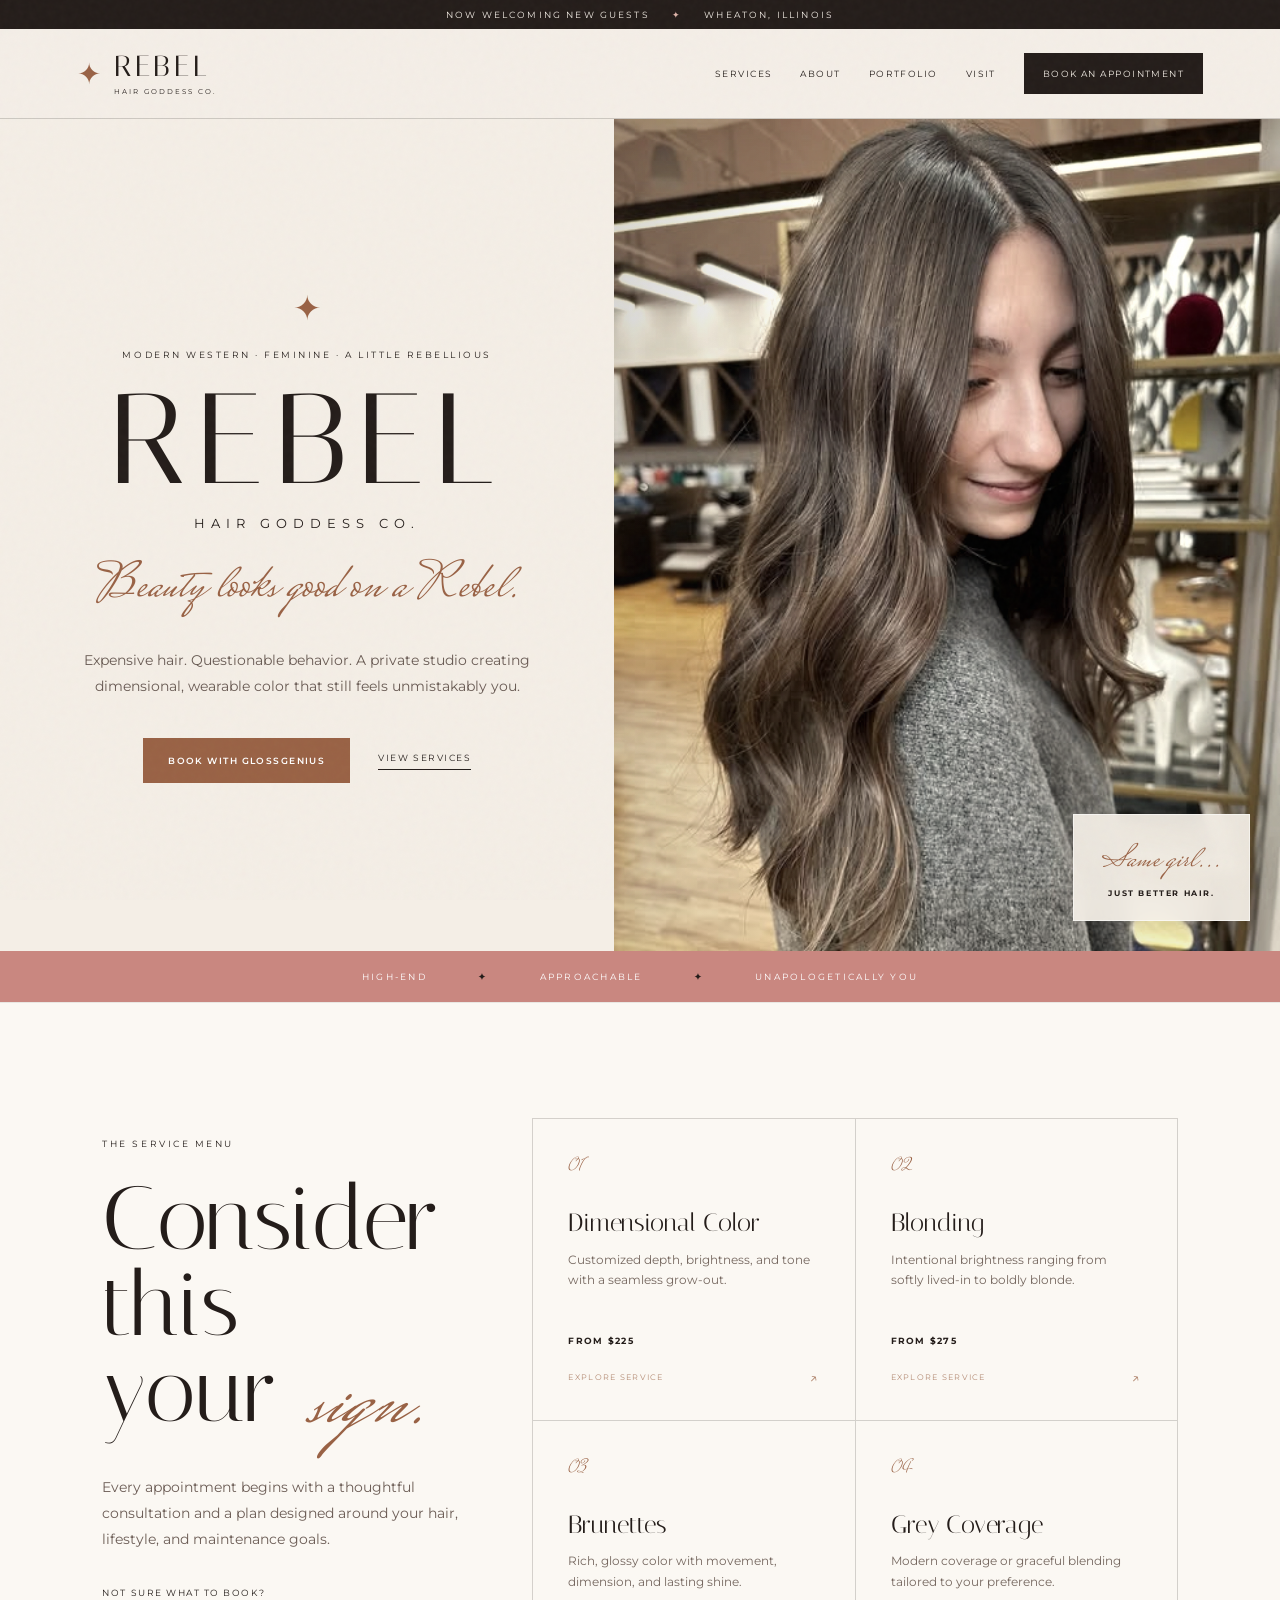
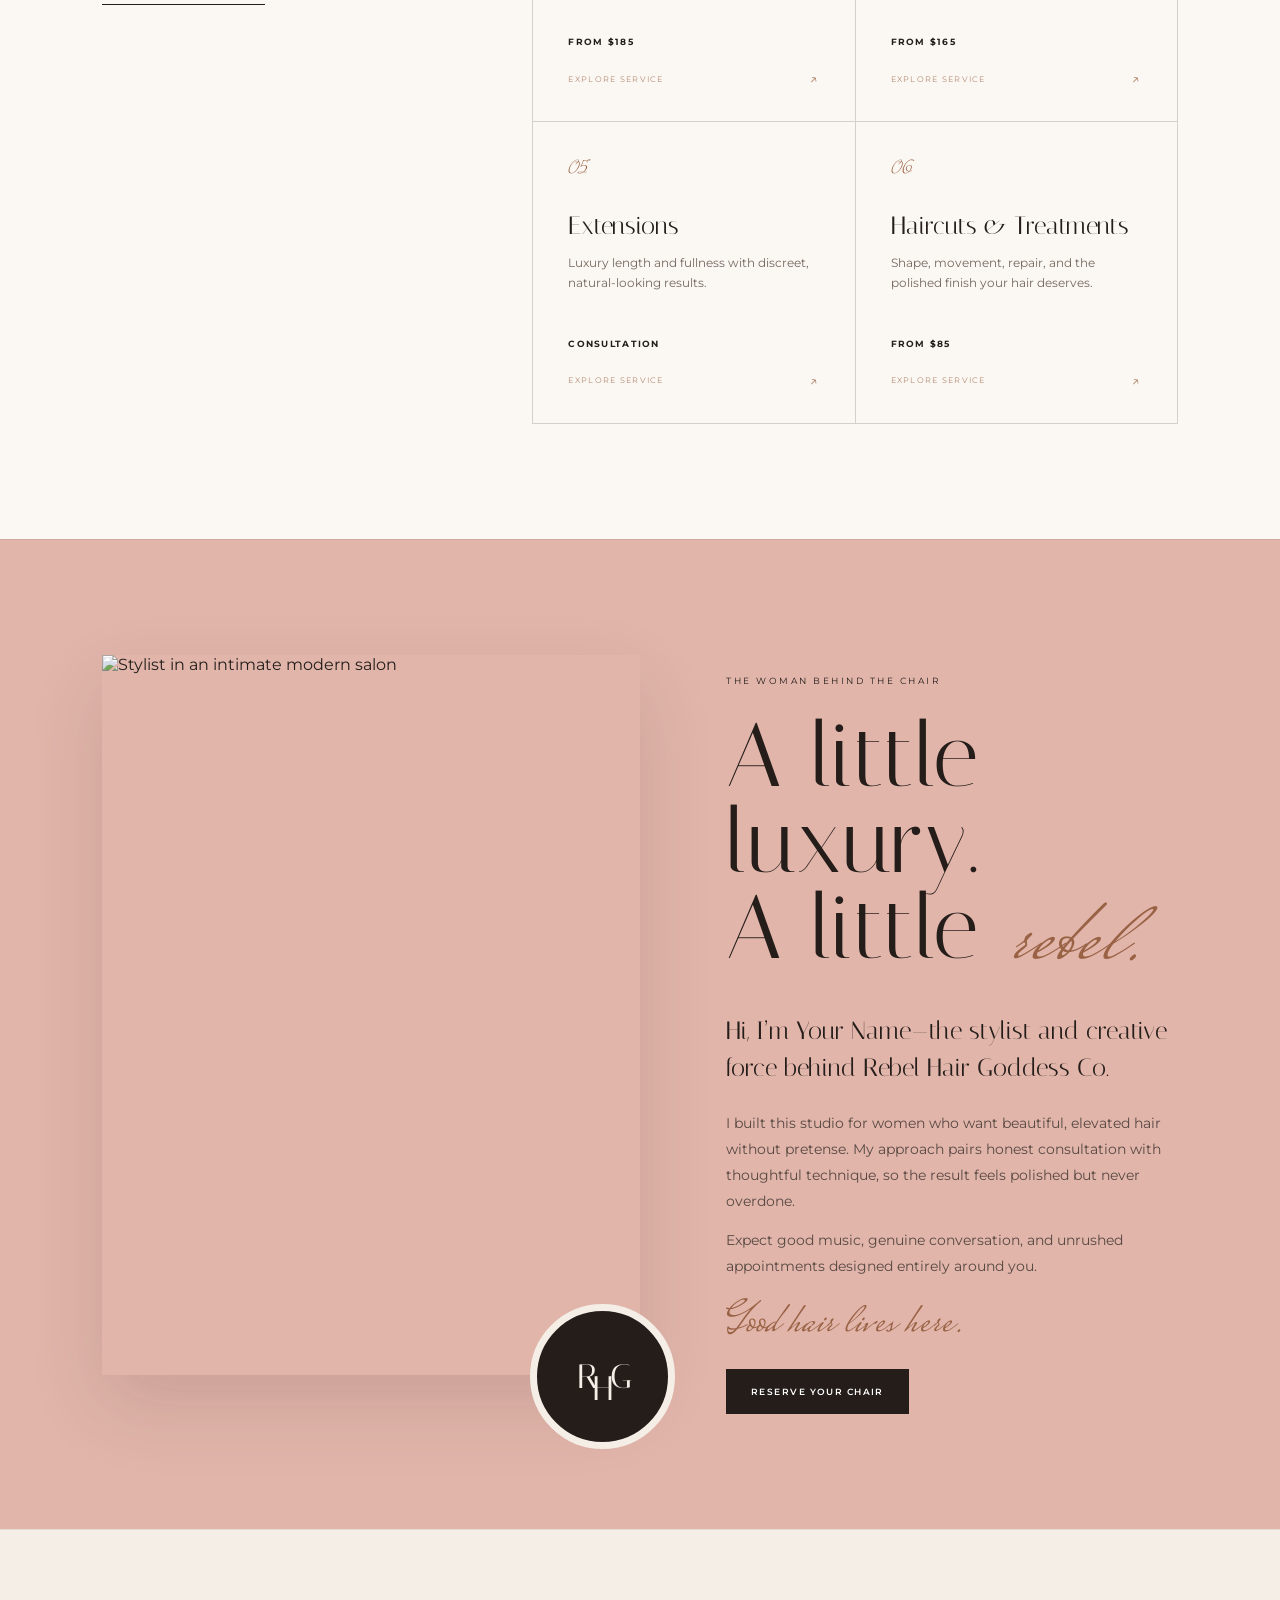
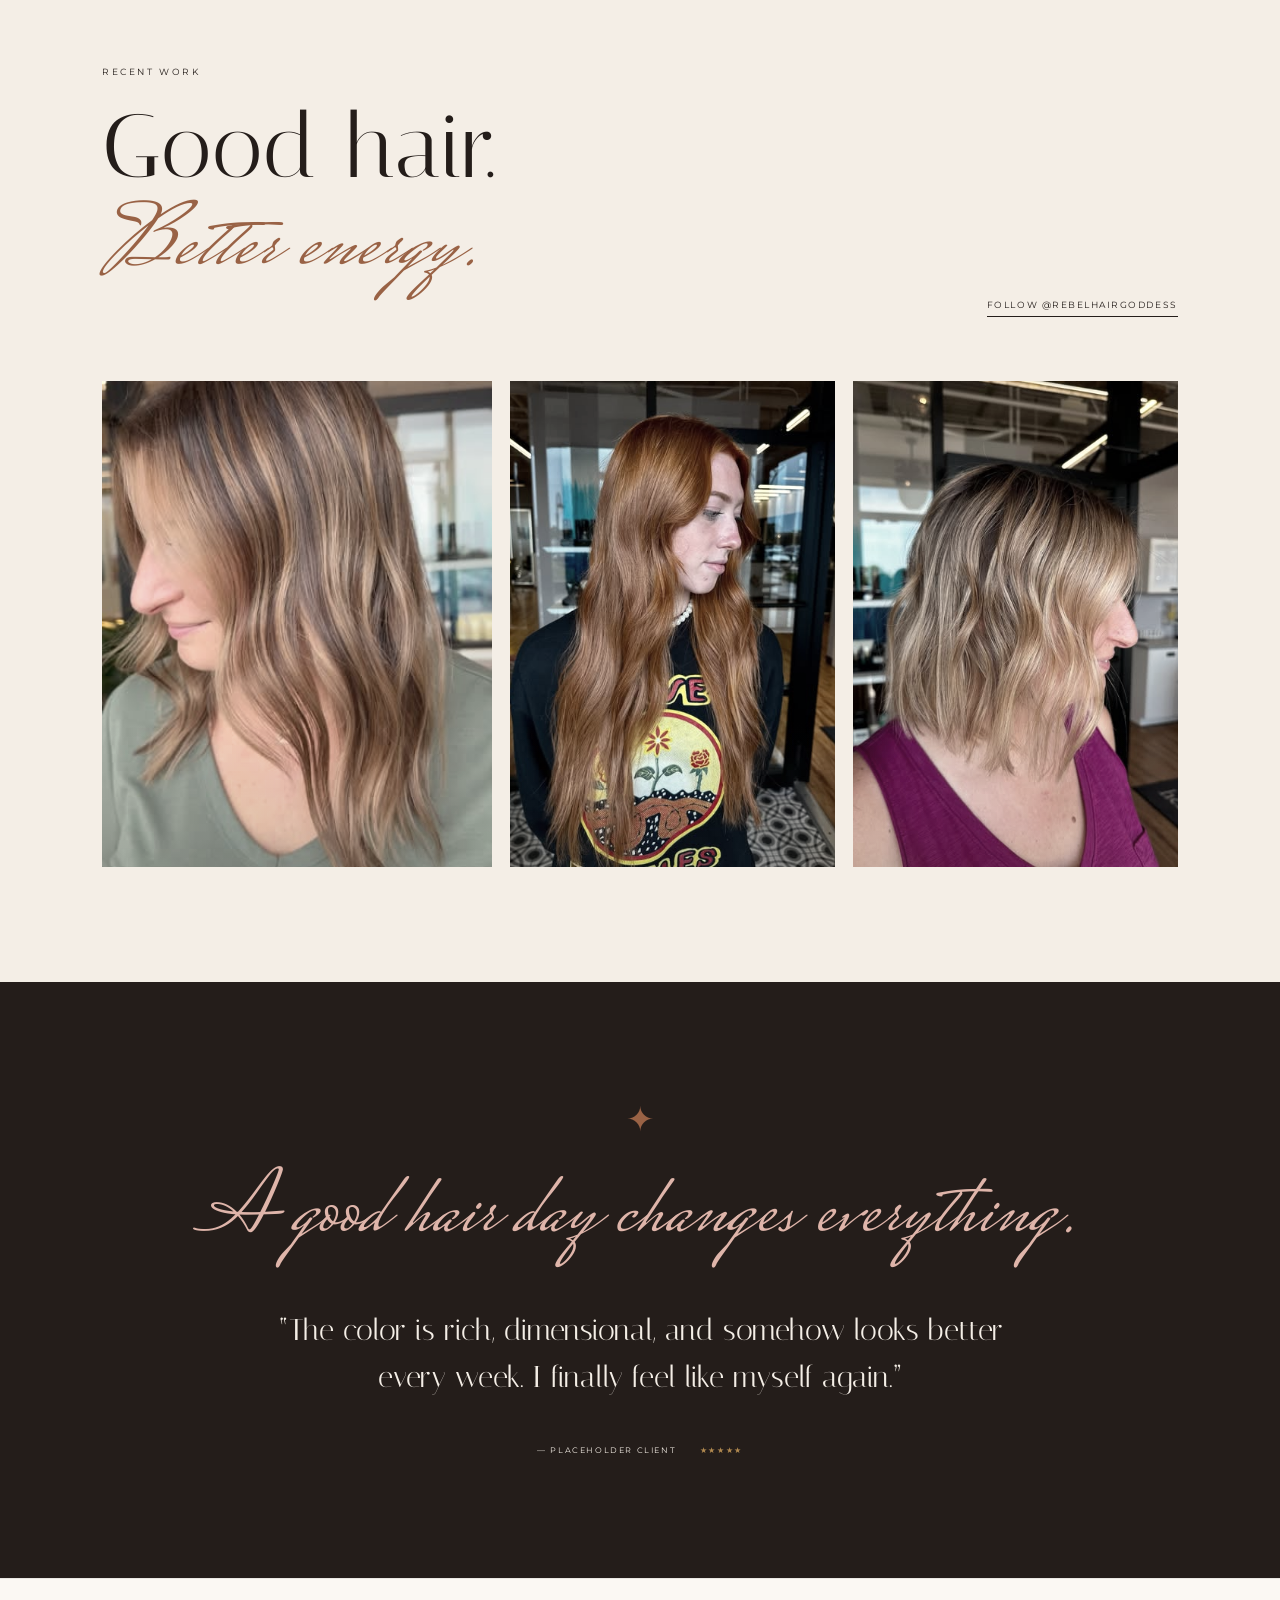
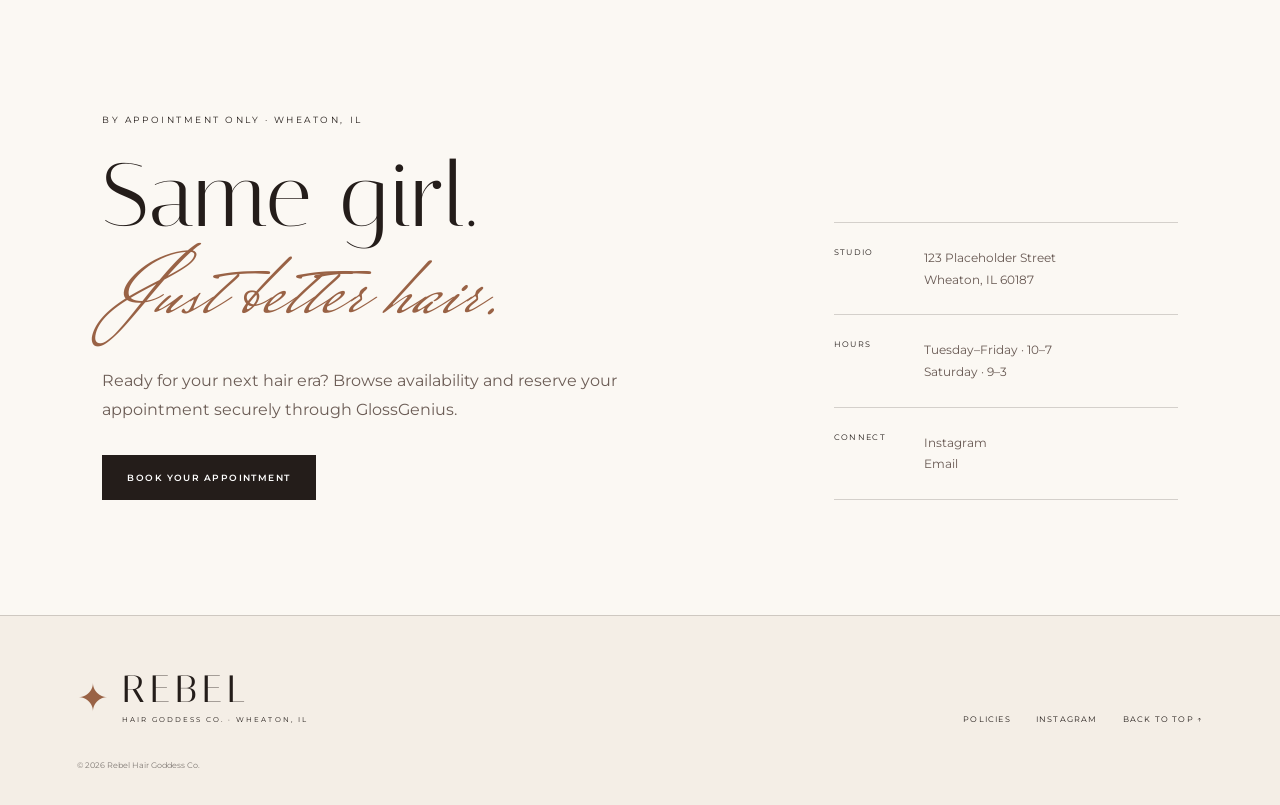
==== index.html @ c7a84e7c "Balance Instagram portfolio image selection" ====
<!DOCTYPE html>
<html lang="en">
<head>
  <meta charset="UTF-8">
  <meta name="viewport" content="width=device-width, initial-scale=1.0">
  <title>Rebel Hair Goddess Co. | Wheaton, IL</title>
  <meta name="description" content="Modern Western hair artistry in Wheaton, Illinois. Dimensional color, blonding, brunettes, grey coverage, extensions, haircuts and luxury treatments.">
  <meta name="theme-color" content="#f4eee6">
  <meta property="og:title" content="Rebel Hair Goddess Co.">
  <meta property="og:description" content="Beauty looks good on a rebel.">
  <meta property="og:type" content="website">
  <link rel="icon" type="image/svg+xml" href="favicon.svg">
  <link rel="preconnect" href="https://fonts.googleapis.com">
  <link rel="preconnect" href="https://fonts.gstatic.com" crossorigin>
  <link href="https://fonts.googleapis.com/css2?family=Italiana&family=Montserrat:wght@400;500;600&family=Mrs+Saint+Delafield&display=swap" rel="stylesheet">
  <link rel="stylesheet" href="styles.css">
</head>
<body id="top">
  <a class="skip-link" href="#main-content">Skip to content</a>
  <div class="grain" aria-hidden="true"></div>
  <div class="announcement">Now welcoming new guests <span>✦</span> Wheaton, Illinois</div>

  <header class="site-header">
    <a class="brand" href="#top" aria-label="Rebel Hair Goddess home">
      <span class="brand-star">✦</span>
      <span><strong>REBEL</strong><small>HAIR GODDESS CO.</small></span>
    </a>
    <button class="menu-toggle" type="button" aria-expanded="false" aria-controls="site-nav">
      <span></span><span></span><span class="sr-only">Open menu</span>
    </button>
    <nav id="site-nav" class="site-nav" aria-label="Main navigation">
      <a href="#services">Services</a>
      <a href="#about">About</a>
      <a href="#work">Portfolio</a>
      <a href="#contact">Visit</a>
      <a class="nav-book" data-booking-link href="https://www.glossgenius.com/" target="_blank" rel="noopener">Book an appointment</a>
    </nav>
  </header>

  <main id="main-content">
    <section class="hero">
      <div class="hero-copy">
        <span class="star-mark" aria-hidden="true">✦</span>
        <p class="eyebrow">Modern Western · Feminine · A Little Rebellious</p>
        <h1>REBEL</h1>
        <p class="subhead">Hair Goddess Co.</p>
        <p class="script">Beauty looks good on a Rebel.</p>
        <p class="hero-intro">Expensive hair. Questionable behavior. A private studio creating dimensional, wearable color that still feels unmistakably you.</p>
        <div class="hero-actions">
          <a class="button" data-booking-link href="https://www.glossgenius.com/" target="_blank" rel="noopener">Book with GlossGenius</a>
          <a class="text-link" href="#services">View services</a>
        </div>
      </div>
      <div class="hero-visual">
        <img src="images/instagram-hero-brunette.svg" alt="Dimensional brunette color by Rebel Hair Goddess" fetchpriority="high" decoding="async">
        <div class="image-card">
          <span>Same girl...</span>
          <strong>just better hair.</strong>
        </div>
      </div>
    </section>

    <section class="signature-strip" aria-label="Brand promise">
      <span>High-end</span><b>✦</b><span>Approachable</span><b>✦</b><span>Unapologetically you</span>
    </section>

    <section id="services" class="services section reveal">
      <div class="section-intro">
        <p class="eyebrow">The service menu</p>
        <h2>Consider this<br>your <em>sign.</em></h2>
        <p>Every appointment begins with a thoughtful consultation and a plan designed around your hair, lifestyle, and maintenance goals.</p>
        <a class="text-link" data-booking-link href="https://www.glossgenius.com/" target="_blank" rel="noopener">Not sure what to book?</a>
      </div>
      <div class="service-grid">
        <article><span>01</span><h3>Dimensional Color</h3><p>Customized depth, brightness, and tone with a seamless grow-out.</p><strong>From $225</strong><a class="service-link" data-booking-link href="https://www.glossgenius.com/" target="_blank" rel="noopener" aria-label="Book dimensional color">Explore service <b>↗</b></a></article>
        <article><span>02</span><h3>Blonding</h3><p>Intentional brightness ranging from softly lived-in to boldly blonde.</p><strong>From $275</strong><a class="service-link" data-booking-link href="https://www.glossgenius.com/" target="_blank" rel="noopener" aria-label="Book blonding">Explore service <b>↗</b></a></article>
        <article><span>03</span><h3>Brunettes</h3><p>Rich, glossy color with movement, dimension, and lasting shine.</p><strong>From $185</strong><a class="service-link" data-booking-link href="https://www.glossgenius.com/" target="_blank" rel="noopener" aria-label="Book brunette color">Explore service <b>↗</b></a></article>
        <article><span>04</span><h3>Grey Coverage</h3><p>Modern coverage or graceful blending tailored to your preference.</p><strong>From $165</strong><a class="service-link" data-booking-link href="https://www.glossgenius.com/" target="_blank" rel="noopener" aria-label="Book grey coverage">Explore service <b>↗</b></a></article>
        <article><span>05</span><h3>Extensions</h3><p>Luxury length and fullness with discreet, natural-looking results.</p><strong>Consultation</strong><a class="service-link" data-booking-link href="https://www.glossgenius.com/" target="_blank" rel="noopener" aria-label="Book an extensions consultation">Explore service <b>↗</b></a></article>
        <article><span>06</span><h3>Haircuts & Treatments</h3><p>Shape, movement, repair, and the polished finish your hair deserves.</p><strong>From $85</strong><a class="service-link" data-booking-link href="https://www.glossgenius.com/" target="_blank" rel="noopener" aria-label="Book a haircut or treatment">Explore service <b>↗</b></a></article>
      </div>
    </section>

    <section id="about" class="about section reveal">
      <div class="about-image">
        <img src="https://images.unsplash.com/photo-1560066984-138dadb4c035?auto=format&fit=crop&w=1300&q=88" alt="Stylist in an intimate modern salon" loading="lazy" decoding="async">
        <div class="monogram"><span>R</span><b>H</b><span>G</span></div>
      </div>
      <div class="about-copy">
        <p class="eyebrow">The woman behind the chair</p>
        <h2>A little luxury.<br>A little <em>rebel.</em></h2>
        <p class="lead">Hi, I’m Your Name—the stylist and creative force behind Rebel Hair Goddess Co.</p>
        <p>I built this studio for women who want beautiful, elevated hair without pretense. My approach pairs honest consultation with thoughtful technique, so the result feels polished but never overdone.</p>
        <p>Expect good music, genuine conversation, and unrushed appointments designed entirely around you.</p>
        <p class="script small-script">Good hair lives here.</p>
        <a class="button dark" data-booking-link href="https://www.glossgenius.com/" target="_blank" rel="noopener">Reserve your chair</a>
      </div>
    </section>

    <section id="work" class="work section reveal">
      <div class="work-heading">
        <div><p class="eyebrow">Recent work</p><h2>Good hair.<br><em>Better energy.</em></h2></div>
        <a class="text-link" href="https://www.instagram.com/rebelhairgoddess/" target="_blank" rel="noopener" aria-label="Visit Rebel Hair Goddess on Instagram">Follow @rebelhairgoddess</a>
      </div>
      <div class="gallery">
        <figure class="portrait"><img src="images/instagram-blonde.svg" alt="Soft dimensional blonde color by Rebel Hair Goddess" loading="lazy" decoding="async"></figure>
        <figure><img src="images/instagram-copper.svg" alt="Glossy copper color by Rebel Hair Goddess" loading="lazy" decoding="async"></figure>
        <figure><img src="images/instagram-blonde-bob.svg" alt="Dimensional blonde bob by Rebel Hair Goddess" loading="lazy" decoding="async"></figure>
      </div>
    </section>

    <section class="testimonial section reveal">
      <span class="star-mark">✦</span>
      <p class="script">A good hair day changes everything.</p>
      <blockquote>“The color is rich, dimensional, and somehow looks better every week. I finally feel like myself again.”</blockquote>
      <p class="client">— Placeholder client <span>★★★★★</span></p>
    </section>

    <section id="contact" class="contact section reveal">
      <div>
        <p class="eyebrow">By appointment only · Wheaton, IL</p>
        <h2>Same girl.<br><em>Just better hair.</em></h2>
        <p>Ready for your next hair era? Browse availability and reserve your appointment securely through GlossGenius.</p>
        <a class="button dark" data-booking-link href="https://www.glossgenius.com/" target="_blank" rel="noopener">Book your appointment</a>
      </div>
      <aside>
        <div><small>Studio</small><p>123 Placeholder Street<br>Wheaton, IL 60187</p></div>
        <div><small>Hours</small><p>Tuesday–Friday · 10–7<br>Saturday · 9–3</p></div>
        <div><small>Connect</small><p><a href="https://www.instagram.com/rebelhairgoddess/" target="_blank" rel="noopener">Instagram</a><br><a href="mailto:hello@rebelhairgoddess.com">Email</a></p></div>
      </aside>
    </section>
  </main>

  <footer>
    <a class="brand footer-brand" href="#top"><span class="brand-star">✦</span><span><strong>REBEL</strong><small>HAIR GODDESS CO. · WHEATON, IL</small></span></a>
    <div><a href="#">Policies</a><a href="https://www.instagram.com/rebelhairgoddess/" target="_blank" rel="noopener">Instagram</a><a href="#top">Back to top ↑</a></div>
    <small>© <span id="year"></span> Rebel Hair Goddess Co.</small>
  </footer>

  <div class="mobile-book"><a data-booking-link href="https://www.glossgenius.com/" target="_blank" rel="noopener">Book an appointment</a></div>
  <script src="script.js"></script>
</body>
</html>
---- styles.css ----
:root{--ivory:#f4eee6;--cream:#fbf8f3;--pink:#c98780;--blush:#dfb5aa;--terra:#a86b5a;--cognac:#996245;--espresso:#241d1a;--brass:#b28a50;--line:rgba(36,29,26,.18);--serif:"Italiana",Georgia,serif;--sans:"Montserrat",Arial,sans-serif;--script:"Mrs Saint Delafield",cursive}
*{box-sizing:border-box}html{scroll-behavior:smooth}body{margin:0;background:var(--cream);color:var(--espresso);font-family:var(--sans);overflow-x:hidden}body.menu-open{overflow:hidden}img{display:block;width:100%;object-fit:cover}a{color:inherit;text-decoration:none}button{font:inherit}.sr-only{position:absolute;width:1px;height:1px;padding:0;margin:-1px;overflow:hidden;clip:rect(0,0,0,0);white-space:nowrap;border:0}.grain{position:fixed;inset:0;z-index:20;pointer-events:none;opacity:.028;background-image:url("data:image/svg+xml,%3Csvg viewBox='0 0 180 180' xmlns='http://www.w3.org/2000/svg'%3E%3Cfilter id='n'%3E%3CfeTurbulence type='fractalNoise' baseFrequency='.8' numOctaves='3' stitchTiles='stitch'/%3E%3C/filter%3E%3Crect width='100%25' height='100%25' filter='url(%23n)'/%3E%3C/svg%3E")}
.announcement{padding:9px 20px;background:var(--espresso);color:var(--ivory);text-align:center;text-transform:uppercase;letter-spacing:.24em;font-size:9px}.announcement span{padding:0 18px;color:var(--blush)}
.site-header{height:90px;padding:0 6vw;display:flex;align-items:center;justify-content:space-between;position:sticky;top:0;z-index:15;background:rgba(244,238,230,.95);border-bottom:1px solid var(--line);backdrop-filter:blur(14px)}.brand{display:flex;align-items:center;gap:13px}.brand-star{font-size:29px;color:var(--cognac)}.brand span:last-child{display:flex;flex-direction:column}.brand strong{font:400 29px/1 var(--serif);letter-spacing:.13em}.brand small{margin-top:6px;font-size:7px;letter-spacing:.29em}.site-nav{display:flex;align-items:center;gap:28px;text-transform:uppercase;letter-spacing:.16em;font-size:9px}.site-nav>a:not(.nav-book){padding:10px 0;border-bottom:1px solid transparent}.site-nav>a:hover{border-color:var(--espresso)}.nav-book{padding:15px 19px;background:var(--espresso);color:var(--ivory)}.menu-toggle{display:none;border:0;background:none;width:42px;height:42px}
.hero{min-height:calc(100vh - 122px);display:grid;grid-template-columns:48% 52%;background:var(--ivory)}.hero-copy{padding:8vw 6vw;align-self:center;text-align:center}.star-mark{display:block;color:var(--cognac);font-size:34px}.eyebrow{margin:18px 0;text-transform:uppercase;letter-spacing:.28em;font-size:9px;line-height:1.8}.hero h1{font:400 clamp(80px,10vw,165px)/.82 var(--serif);letter-spacing:.08em;margin:25px 0 0}.subhead{text-transform:uppercase;letter-spacing:.46em;font-size:13px;margin:22px 0}.script{font:400 clamp(40px,4vw,66px)/1 var(--script);margin:33px 0;color:var(--cognac)}.hero-intro{max-width:520px;margin:0 auto;color:#685a53;line-height:1.85;font-size:14px}.hero-actions{display:flex;justify-content:center;align-items:center;gap:28px;margin-top:38px}.button{display:inline-flex;padding:17px 25px;background:var(--cognac);color:white;text-transform:uppercase;letter-spacing:.16em;font-size:9px;font-weight:600;transition:transform .2s,background .2s}.button:hover{transform:translateY(-2px);background:var(--espresso)}.button.dark{background:var(--espresso)}.text-link{text-transform:uppercase;letter-spacing:.17em;font-size:9px;border-bottom:1px solid currentColor;padding-bottom:6px}.hero-visual{position:relative;min-height:620px;overflow:hidden}.hero-visual>img{height:100%;filter:sepia(.16) saturate(.75) contrast(1.03)}.hero-visual:after{content:"";position:absolute;inset:0;background:linear-gradient(90deg,rgba(36,29,26,.18),transparent 30%)}.image-card{position:absolute;z-index:2;right:30px;bottom:30px;padding:22px 28px;background:rgba(244,238,230,.94);text-align:center;border:1px solid rgba(255,255,255,.55)}.image-card span{display:block;font:32px var(--script);color:var(--cognac)}.image-card strong{display:block;margin-top:2px;text-transform:uppercase;letter-spacing:.2em;font-size:8px}
.signature-strip{padding:20px 5vw;background:var(--pink);display:flex;justify-content:center;gap:4vw;color:white;text-transform:uppercase;letter-spacing:.25em;font-size:9px}.signature-strip b{color:var(--espresso)}
.section{padding:9vw 8vw}.section h2{font:400 clamp(55px,7vw,105px)/.96 var(--serif);letter-spacing:.01em;margin:24px 0}.section h2 em{font-family:var(--script);font-weight:400;color:var(--cognac)}.services{display:grid;grid-template-columns:34% 60%;gap:6%;background:var(--cream)}.section-intro{position:sticky;top:140px;align-self:start}.section-intro>p:not(.eyebrow){color:#6c5d56;font-size:14px;line-height:1.85}.section-intro .text-link{display:inline-block;margin-top:20px}.service-grid{display:grid;grid-template-columns:1fr 1fr;border-top:1px solid var(--line);border-left:1px solid var(--line)}.service-grid article{min-height:260px;padding:35px;border-right:1px solid var(--line);border-bottom:1px solid var(--line);display:flex;flex-direction:column}.service-grid article>span{font:18px var(--script);color:var(--cognac)}.service-grid h3{font:400 25px/1.15 var(--serif);margin:28px 0 12px}.service-grid p{margin:0;color:#75675f;line-height:1.7;font-size:12px}.service-grid strong{margin-top:auto;padding-top:20px;text-transform:uppercase;letter-spacing:.14em;font-size:9px}
.about{display:grid;grid-template-columns:50% 42%;gap:8%;background:#e1b5aa}.about-image{position:relative}.about-image>img{height:720px;filter:sepia(.15) saturate(.72)}.monogram{position:absolute;bottom:-35px;right:-35px;width:145px;height:145px;border-radius:50%;background:var(--espresso);color:var(--ivory);display:flex;justify-content:center;align-items:center;font:34px var(--serif);letter-spacing:-.1em;border:7px solid var(--ivory)}.monogram b{font-weight:400;transform:translateY(12px)}.about-copy{align-self:center}.about-copy>p:not(.eyebrow):not(.lead):not(.script){color:#584943;line-height:1.85;font-size:14px}.about-copy .lead{font:25px/1.45 var(--serif)}.small-script{font-size:45px;margin:22px 0}
.work{background:var(--ivory)}.work-heading{display:flex;align-items:end;justify-content:space-between;gap:40px}.gallery{display:grid;grid-template-columns:1.2fr 1fr 1fr;gap:18px;margin-top:5vw}.gallery figure{height:430px;margin:0;overflow:hidden;background:#ddd}.gallery .portrait{height:570px}.gallery img{height:100%;filter:sepia(.12) saturate(.72);transition:.5s}.gallery figure:hover img{transform:scale(1.025);filter:sepia(.05) saturate(.9)}
.testimonial{text-align:center;background:var(--espresso);color:var(--ivory)}.testimonial .script{color:var(--blush);font-size:clamp(54px,7vw,95px)}.testimonial blockquote{max-width:850px;margin:45px auto;font:30px/1.55 var(--serif)}.client{text-transform:uppercase;letter-spacing:.2em;font-size:8px}.client span{margin-left:20px;color:var(--brass)}
.contact{display:grid;grid-template-columns:60% 32%;gap:8%;background:var(--cream)}.contact>div>p:not(.eyebrow){max-width:600px;color:#6c5d56;line-height:1.85}.contact aside{align-self:end;border-top:1px solid var(--line)}.contact aside div{display:grid;grid-template-columns:90px 1fr;padding:24px 0;border-bottom:1px solid var(--line)}.contact aside small{text-transform:uppercase;letter-spacing:.17em;font-size:8px}.contact aside p{margin:0;line-height:1.8;font-size:12px;color:#675852}
footer{padding:55px 6vw 35px;background:var(--ivory);display:grid;grid-template-columns:1fr auto;gap:36px;align-items:end;border-top:1px solid var(--line)}.footer-brand .brand-star{font-size:38px}.footer-brand strong{font-size:38px}footer>div{display:flex;gap:25px;text-transform:uppercase;letter-spacing:.15em;font-size:8px}footer>small{grid-column:1/-1;opacity:.55;font-size:8px}.mobile-book{display:none}
@media(max-width:900px){.site-header{height:76px;padding:0 20px}.brand strong{font-size:22px}.brand small{font-size:6px}.menu-toggle{display:block;position:relative;z-index:2}.menu-toggle span:not(.sr-only){position:absolute;width:24px;height:1px;background:var(--espresso);left:9px;top:17px;transition:.25s}.menu-toggle span:nth-child(2){top:24px}.menu-toggle[aria-expanded=true] span:first-child{top:21px;transform:rotate(45deg)}.menu-toggle[aria-expanded=true] span:nth-child(2){top:21px;transform:rotate(-45deg)}.site-nav{position:fixed;inset:0;background:var(--ivory);display:flex;flex-direction:column;justify-content:center;align-items:center;gap:24px;transform:translateX(100%);transition:.35s}.site-nav.open{transform:translateX(0)}.site-nav a{font:28px var(--serif);letter-spacing:.08em}.site-nav .nav-book{font:9px var(--sans);margin-top:15px}.hero{grid-template-columns:1fr}.hero-copy{padding:14vw 8vw}.hero-visual{min-height:75vh}.signature-strip{overflow:hidden;justify-content:flex-start;white-space:nowrap}.services,.about,.contact{grid-template-columns:1fr}.section{padding:16vw 7vw}.section-intro{position:static}.services{gap:55px}.about{gap:65px}.about-image>img{height:110vw;max-height:700px}.monogram{right:15px}.work-heading{align-items:start;flex-direction:column}.gallery{grid-template-columns:1fr 1fr}.gallery figure,.gallery .portrait{height:55vw}.gallery figure:last-child{grid-column:1/-1}.contact{gap:60px}footer{padding-bottom:105px}.mobile-book{display:block;position:fixed;left:0;right:0;bottom:0;z-index:14;padding:10px;background:var(--ivory);border-top:1px solid var(--line)}.mobile-book a{display:block;padding:15px;text-align:center;background:var(--cognac);color:white;text-transform:uppercase;letter-spacing:.17em;font-size:9px}}
@media(max-width:560px){.announcement{font-size:7px}.brand-star{font-size:22px}.hero-copy{padding:75px 7vw}.hero h1{font-size:21vw}.subhead{font-size:10px}.hero-actions{flex-direction:column}.hero-visual{min-height:620px}.image-card{right:15px;bottom:15px}.service-grid{grid-template-columns:1fr}.service-grid article{min-height:220px}.section h2{font-size:15vw}.about-copy .lead{font-size:21px}.gallery{display:flex;overflow-x:auto;scroll-snap-type:x mandatory}.gallery figure,.gallery .portrait,.gallery figure:last-child{flex:0 0 82vw;height:110vw;scroll-snap-align:start}.testimonial blockquote{font-size:23px}.contact aside div{grid-template-columns:80px 1fr}footer{grid-template-columns:1fr}.footer-brand strong{font-size:30px}footer>div{flex-wrap:wrap}}


/* Final polish */
::selection{background:var(--blush);color:var(--espresso)}
.skip-link{position:fixed;left:18px;top:12px;z-index:100;padding:12px 16px;background:var(--espresso);color:var(--ivory);font-size:10px;text-transform:uppercase;letter-spacing:.15em;transform:translateY(-150%);transition:transform .2s}
.skip-link:focus{transform:translateY(0)}
a:focus-visible,button:focus-visible{outline:2px solid var(--cognac);outline-offset:5px}
.site-header{transition:height .3s,box-shadow .3s,background .3s}
.site-header.scrolled{height:76px;background:rgba(251,248,243,.97);box-shadow:0 10px 35px rgba(36,29,26,.07)}
.site-nav>a:not(.nav-book){transition:color .2s,border-color .2s}
.nav-book,.button,.mobile-book a{position:relative;overflow:hidden;transition:transform .25s,background .25s,box-shadow .25s}
.nav-book:hover,.button:hover,.mobile-book a:hover{box-shadow:0 12px 28px rgba(36,29,26,.18)}
.hero{min-height:min(780px,calc(100vh - 122px))}
.hero-copy{padding:clamp(70px,8vw,125px) 6vw}
.hero-visual>img{transition:transform 1.2s cubic-bezier(.2,.65,.3,1)}
.hero:hover .hero-visual>img{transform:scale(1.018)}
.image-card{box-shadow:0 20px 55px rgba(36,29,26,.15);backdrop-filter:blur(8px)}
.section{padding-top:clamp(90px,9vw,145px);padding-bottom:clamp(90px,9vw,145px)}
.services,.about,.work,.contact{border-top:1px solid rgba(36,29,26,.08)}
.service-grid article{position:relative;transition:background .3s,transform .3s,box-shadow .3s;overflow:hidden}
.service-grid article:before{content:"";position:absolute;inset:0;background:linear-gradient(145deg,rgba(223,181,170,.22),transparent 65%);opacity:0;transition:opacity .3s}
.service-grid article>*{position:relative;z-index:1}
.service-grid article:hover{background:#fffaf5;transform:translateY(-4px);box-shadow:0 18px 40px rgba(36,29,26,.08)}
.service-grid article:hover:before{opacity:1}
.service-grid strong{margin-top:24px}
.service-link{display:flex;justify-content:space-between;align-items:center;margin-top:auto;padding-top:24px;text-transform:uppercase;letter-spacing:.16em;font-size:8px;color:var(--cognac);opacity:.72;transition:opacity .2s}
.service-link b{font:400 15px/1 var(--sans);transition:transform .2s}
.service-link:hover{opacity:1}.service-link:hover b{transform:translate(3px,-3px)}
.about-image>img{box-shadow:0 30px 70px rgba(71,45,36,.14)}
.gallery{align-items:end}
.gallery figure,.gallery .portrait{height:clamp(390px,38vw,570px);position:relative}
.gallery figure:after{content:"";position:absolute;inset:auto 0 0;height:30%;background:linear-gradient(transparent,rgba(36,29,26,.12));pointer-events:none}
.testimonial blockquote{max-width:780px}
.contact .button{margin-top:14px}
footer a{transition:color .2s}footer a:hover{color:var(--cognac)}
.js .reveal{opacity:0;transform:translateY(22px);transition:opacity .8s ease,transform .8s ease}
.js .reveal.is-visible{opacity:1;transform:none}
@media(max-width:900px){
  .site-header.scrolled{height:68px}
  .hero{min-height:0}
  .service-grid article:hover{transform:none}
}
@media(max-width:560px){
  .hero-visual{min-height:520px}
  .image-card{padding:18px 20px}
  .image-card span{font-size:28px}
  .service-link{padding-top:20px}
  .gallery{padding-bottom:12px}
  .gallery::-webkit-scrollbar{height:3px}.gallery::-webkit-scrollbar-thumb{background:var(--cognac)}
}
@media(prefers-reduced-motion:reduce){
  html{scroll-behavior:auto}
  *,*:before,*:after{animation-duration:.01ms!important;animation-iteration-count:1!important;transition-duration:.01ms!important}
  .js .reveal{opacity:1;transform:none}
}
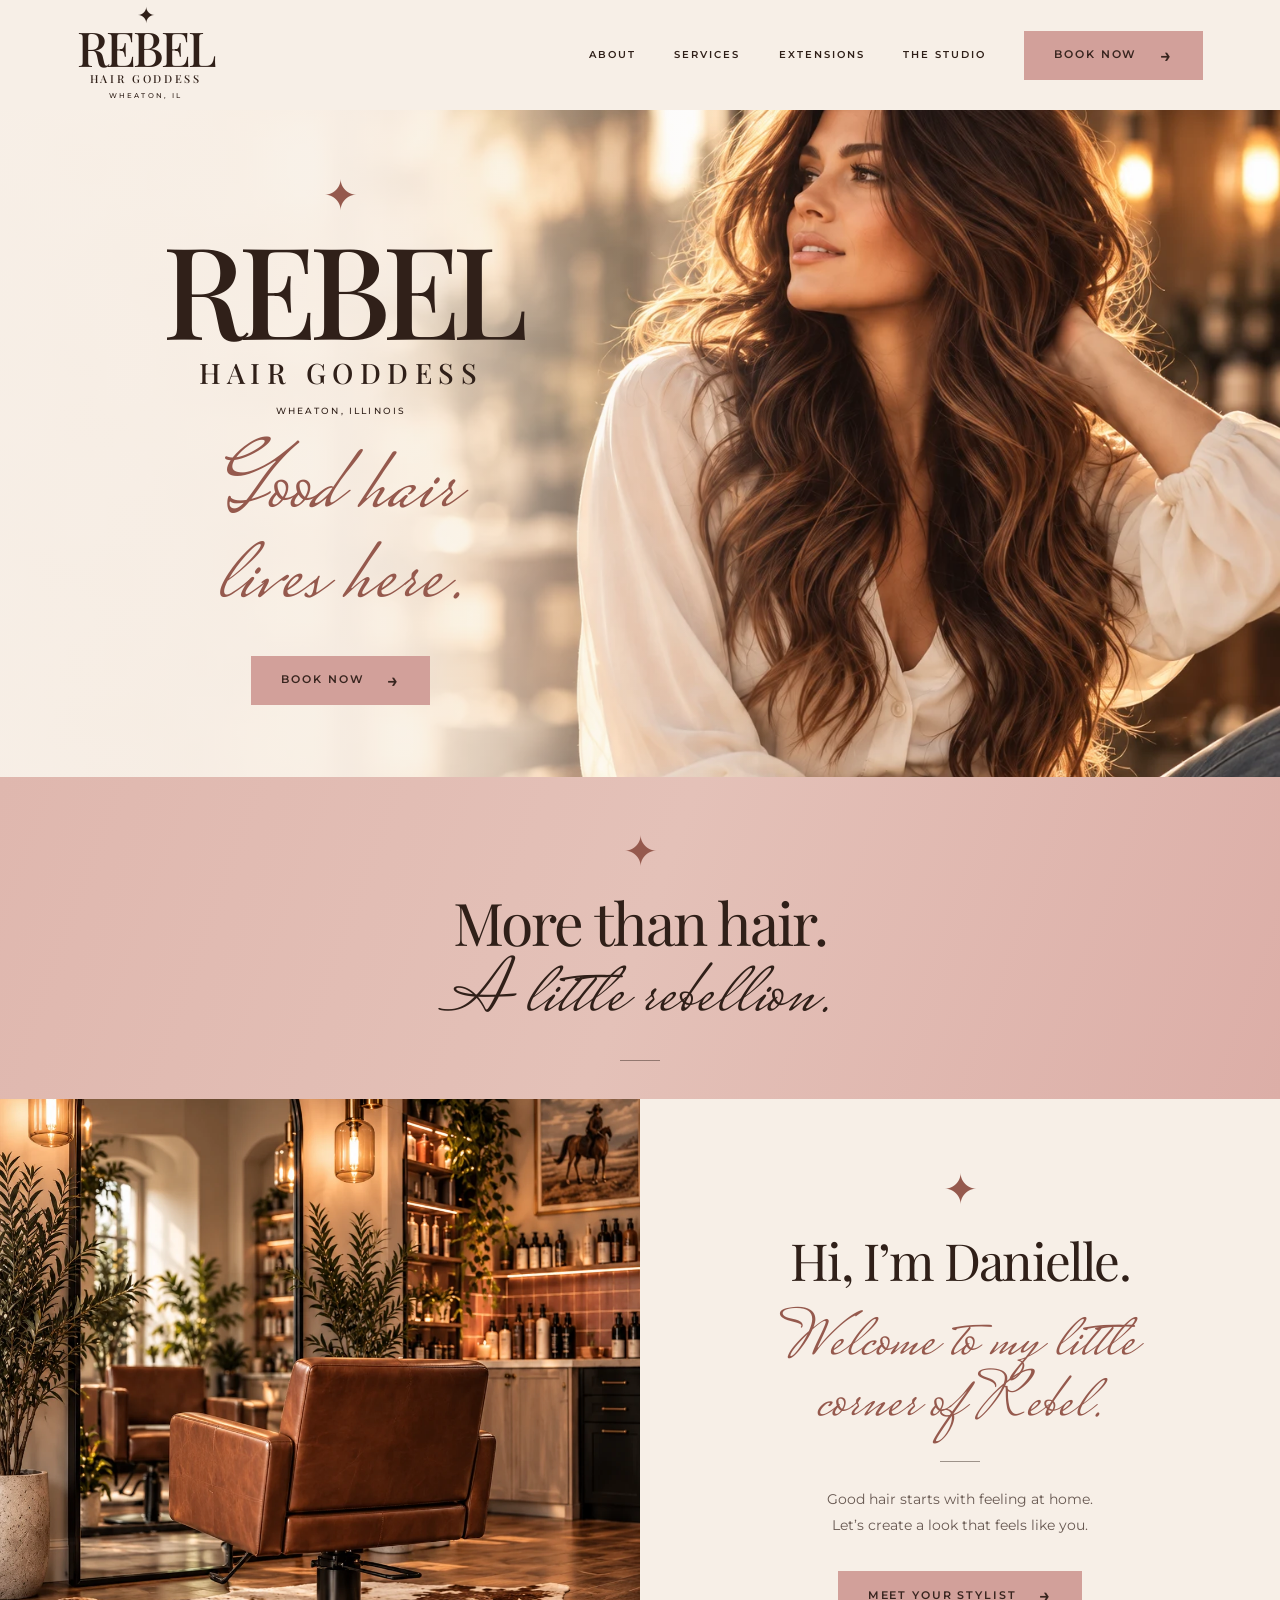
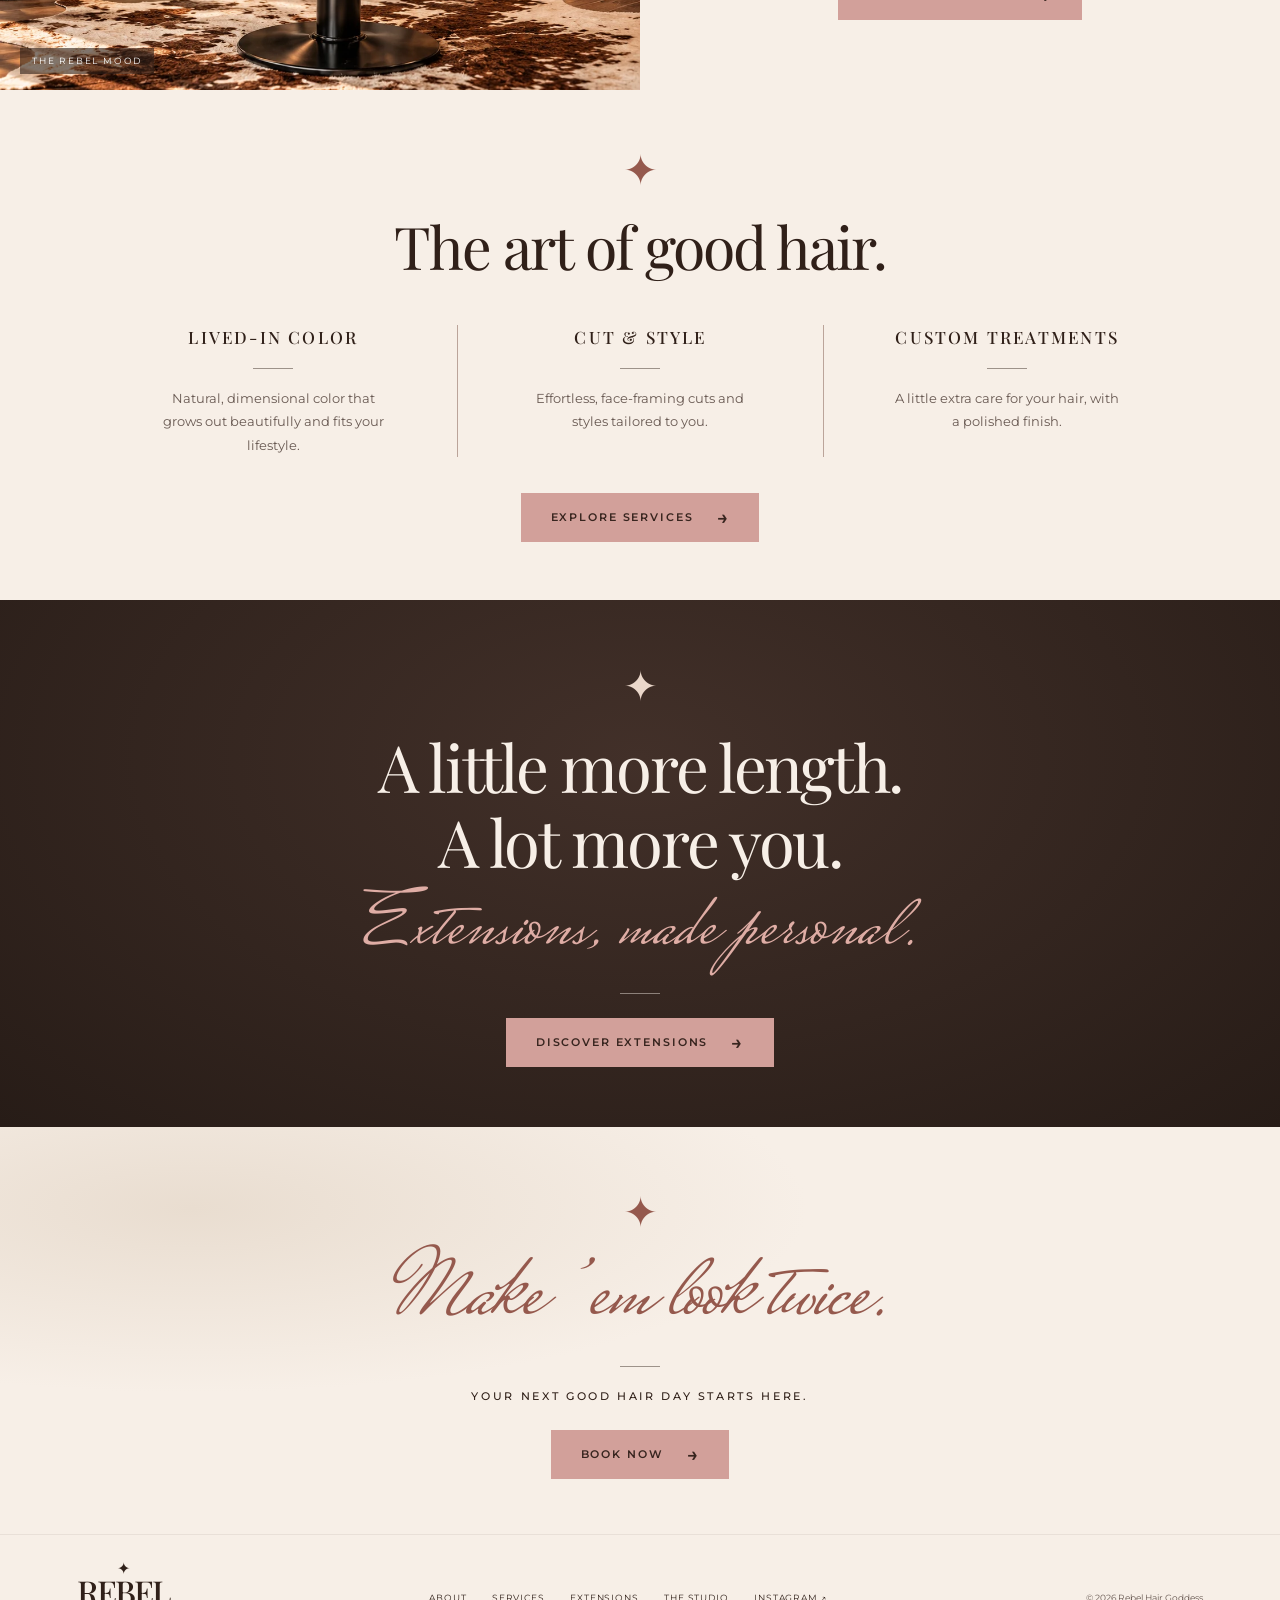
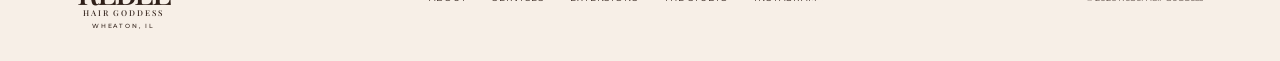
==== commit c1b62842: "Apply approved ivory and dusty pink beauty-brand redesign" ====
--- a/index.html
+++ b/index.html
@@ -1,143 +1,19 @@
 <!DOCTYPE html>
-<html lang="en">
-<head>
-  <meta charset="UTF-8">
-  <meta name="viewport" content="width=device-width, initial-scale=1.0">
-  <title>Rebel Hair Goddess Co. | Wheaton, IL</title>
-  <meta name="description" content="Modern Western hair artistry in Wheaton, Illinois. Dimensional color, blonding, brunettes, grey coverage, extensions, haircuts and luxury treatments.">
-  <meta name="theme-color" content="#f4eee6">
-  <meta property="og:title" content="Rebel Hair Goddess Co.">
-  <meta property="og:description" content="Beauty looks good on a rebel.">
-  <meta property="og:type" content="website">
-  <link rel="icon" type="image/svg+xml" href="favicon.svg">
-  <link rel="preconnect" href="https://fonts.googleapis.com">
-  <link rel="preconnect" href="https://fonts.gstatic.com" crossorigin>
-  <link href="https://fonts.googleapis.com/css2?family=Italiana&family=Montserrat:wght@400;500;600&family=Mrs+Saint+Delafield&display=swap" rel="stylesheet">
-  <link rel="stylesheet" href="styles.css">
-</head>
-<body id="top">
-  <a class="skip-link" href="#main-content">Skip to content</a>
-  <div class="grain" aria-hidden="true"></div>
-  <div class="announcement">Now welcoming new guests <span>✦</span> Wheaton, Illinois</div>
-
-  <header class="site-header">
-    <a class="brand" href="#top" aria-label="Rebel Hair Goddess home">
-      <span class="brand-star">✦</span>
-      <span><strong>REBEL</strong><small>HAIR GODDESS CO.</small></span>
-    </a>
-    <button class="menu-toggle" type="button" aria-expanded="false" aria-controls="site-nav">
-      <span></span><span></span><span class="sr-only">Open menu</span>
-    </button>
-    <nav id="site-nav" class="site-nav" aria-label="Main navigation">
-      <a href="#services">Services</a>
-      <a href="#about">About</a>
-      <a href="#work">Portfolio</a>
-      <a href="#contact">Visit</a>
-      <a class="nav-book" data-booking-link href="https://www.glossgenius.com/" target="_blank" rel="noopener">Book an appointment</a>
-    </nav>
-  </header>
-
-  <main id="main-content">
-    <section class="hero">
-      <div class="hero-copy">
-        <span class="star-mark" aria-hidden="true">✦</span>
-        <p class="eyebrow">Modern Western · Feminine · A Little Rebellious</p>
-        <h1>REBEL</h1>
-        <p class="subhead">Hair Goddess Co.</p>
-        <p class="script">Beauty looks good on a Rebel.</p>
-        <p class="hero-intro">Expensive hair. Questionable behavior. A private studio creating dimensional, wearable color that still feels unmistakably you.</p>
-        <div class="hero-actions">
-          <a class="button" data-booking-link href="https://www.glossgenius.com/" target="_blank" rel="noopener">Book with GlossGenius</a>
-          <a class="text-link" href="#services">View services</a>
-        </div>
-      </div>
-      <div class="hero-visual">
-        <img src="images/instagram-hero-brunette.svg" alt="Dimensional brunette color by Rebel Hair Goddess" fetchpriority="high" decoding="async">
-        <div class="image-card">
-          <span>Same girl...</span>
-          <strong>just better hair.</strong>
-        </div>
-      </div>
-    </section>
-
-    <section class="signature-strip" aria-label="Brand promise">
-      <span>High-end</span><b>✦</b><span>Approachable</span><b>✦</b><span>Unapologetically you</span>
-    </section>
-
-    <section id="services" class="services section reveal">
-      <div class="section-intro">
-        <p class="eyebrow">The service menu</p>
-        <h2>Consider this<br>your <em>sign.</em></h2>
-        <p>Every appointment begins with a thoughtful consultation and a plan designed around your hair, lifestyle, and maintenance goals.</p>
-        <a class="text-link" data-booking-link href="https://www.glossgenius.com/" target="_blank" rel="noopener">Not sure what to book?</a>
-      </div>
-      <div class="service-grid">
-        <article><span>01</span><h3>Dimensional Color</h3><p>Customized depth, brightness, and tone with a seamless grow-out.</p><strong>From $225</strong><a class="service-link" data-booking-link href="https://www.glossgenius.com/" target="_blank" rel="noopener" aria-label="Book dimensional color">Explore service <b>↗</b></a></article>
-        <article><span>02</span><h3>Blonding</h3><p>Intentional brightness ranging from softly lived-in to boldly blonde.</p><strong>From $275</strong><a class="service-link" data-booking-link href="https://www.glossgenius.com/" target="_blank" rel="noopener" aria-label="Book blonding">Explore service <b>↗</b></a></article>
-        <article><span>03</span><h3>Brunettes</h3><p>Rich, glossy color with movement, dimension, and lasting shine.</p><strong>From $185</strong><a class="service-link" data-booking-link href="https://www.glossgenius.com/" target="_blank" rel="noopener" aria-label="Book brunette color">Explore service <b>↗</b></a></article>
-        <article><span>04</span><h3>Grey Coverage</h3><p>Modern coverage or graceful blending tailored to your preference.</p><strong>From $165</strong><a class="service-link" data-booking-link href="https://www.glossgenius.com/" target="_blank" rel="noopener" aria-label="Book grey coverage">Explore service <b>↗</b></a></article>
-        <article><span>05</span><h3>Extensions</h3><p>Luxury length and fullness with discreet, natural-looking results.</p><strong>Consultation</strong><a class="service-link" data-booking-link href="https://www.glossgenius.com/" target="_blank" rel="noopener" aria-label="Book an extensions consultation">Explore service <b>↗</b></a></article>
-        <article><span>06</span><h3>Haircuts & Treatments</h3><p>Shape, movement, repair, and the polished finish your hair deserves.</p><strong>From $85</strong><a class="service-link" data-booking-link href="https://www.glossgenius.com/" target="_blank" rel="noopener" aria-label="Book a haircut or treatment">Explore service <b>↗</b></a></article>
-      </div>
-    </section>
-
-    <section id="about" class="about section reveal">
-      <div class="about-image">
-        <img src="https://images.unsplash.com/photo-1560066984-138dadb4c035?auto=format&fit=crop&w=1300&q=88" alt="Stylist in an intimate modern salon" loading="lazy" decoding="async">
-        <div class="monogram"><span>R</span><b>H</b><span>G</span></div>
-      </div>
-      <div class="about-copy">
-        <p class="eyebrow">The woman behind the chair</p>
-        <h2>A little luxury.<br>A little <em>rebel.</em></h2>
-        <p class="lead">Hi, I’m Your Name—the stylist and creative force behind Rebel Hair Goddess Co.</p>
-        <p>I built this studio for women who want beautiful, elevated hair without pretense. My approach pairs honest consultation with thoughtful technique, so the result feels polished but never overdone.</p>
-        <p>Expect good music, genuine conversation, and unrushed appointments designed entirely around you.</p>
-        <p class="script small-script">Good hair lives here.</p>
-        <a class="button dark" data-booking-link href="https://www.glossgenius.com/" target="_blank" rel="noopener">Reserve your chair</a>
-      </div>
-    </section>
-
-    <section id="work" class="work section reveal">
-      <div class="work-heading">
-        <div><p class="eyebrow">Recent work</p><h2>Good hair.<br><em>Better energy.</em></h2></div>
-        <a class="text-link" href="https://www.instagram.com/rebelhairgoddess/" target="_blank" rel="noopener" aria-label="Visit Rebel Hair Goddess on Instagram">Follow @rebelhairgoddess</a>
-      </div>
-      <div class="gallery">
-        <figure class="portrait"><img src="images/instagram-blonde.svg" alt="Soft dimensional blonde color by Rebel Hair Goddess" loading="lazy" decoding="async"></figure>
-        <figure><img src="images/instagram-copper.svg" alt="Glossy copper color by Rebel Hair Goddess" loading="lazy" decoding="async"></figure>
-        <figure><img src="images/instagram-blonde-bob.svg" alt="Dimensional blonde bob by Rebel Hair Goddess" loading="lazy" decoding="async"></figure>
-      </div>
-    </section>
-
-    <section class="testimonial section reveal">
-      <span class="star-mark">✦</span>
-      <p class="script">A good hair day changes everything.</p>
-      <blockquote>“The color is rich, dimensional, and somehow looks better every week. I finally feel like myself again.”</blockquote>
-      <p class="client">— Placeholder client <span>★★★★★</span></p>
-    </section>
-
-    <section id="contact" class="contact section reveal">
-      <div>
-        <p class="eyebrow">By appointment only · Wheaton, IL</p>
-        <h2>Same girl.<br><em>Just better hair.</em></h2>
-        <p>Ready for your next hair era? Browse availability and reserve your appointment securely through GlossGenius.</p>
-        <a class="button dark" data-booking-link href="https://www.glossgenius.com/" target="_blank" rel="noopener">Book your appointment</a>
-      </div>
-      <aside>
-        <div><small>Studio</small><p>123 Placeholder Street<br>Wheaton, IL 60187</p></div>
-        <div><small>Hours</small><p>Tuesday–Friday · 10–7<br>Saturday · 9–3</p></div>
-        <div><small>Connect</small><p><a href="https://www.instagram.com/rebelhairgoddess/" target="_blank" rel="noopener">Instagram</a><br><a href="mailto:hello@rebelhairgoddess.com">Email</a></p></div>
-      </aside>
-    </section>
-  </main>
-
-  <footer>
-    <a class="brand footer-brand" href="#top"><span class="brand-star">✦</span><span><strong>REBEL</strong><small>HAIR GODDESS CO. · WHEATON, IL</small></span></a>
-    <div><a href="#">Policies</a><a href="https://www.instagram.com/rebelhairgoddess/" target="_blank" rel="noopener">Instagram</a><a href="#top">Back to top ↑</a></div>
-    <small>© <span id="year"></span> Rebel Hair Goddess Co.</small>
-  </footer>
-
-  <div class="mobile-book"><a data-booking-link href="https://www.glossgenius.com/" target="_blank" rel="noopener">Book an appointment</a></div>
-  <script src="script.js"></script>
-</body>
-</html>+<html lang="en"><head><meta charset="UTF-8"><meta name="viewport" content="width=device-width, initial-scale=1">
+<title>Good hair lives here | Rebel Hair Goddess</title><meta name="description" content="A little luxury. A little rebellion. Rebel Hair Goddess in Wheaton, Illinois. Lived-in color, personal style, and extensions."><meta name="theme-color" content="#f7efe7">
+<link rel="canonical" href="https://huntry1127.github.io/Rebelhairgoddess/"><meta property="og:title" content="Good hair lives here | Rebel Hair Goddess"><meta property="og:description" content="A little luxury. A little rebellion. Rebel Hair Goddess in Wheaton, Illinois. Lived-in color, personal style, and extensions."><meta property="og:type" content="website"><meta property="og:url" content="https://huntry1127.github.io/Rebelhairgoddess/"><meta property="og:image" content="https://huntry1127.github.io/Rebelhairgoddess/images/rebel-editorial.webp">
+<link rel="icon" type="image/svg+xml" href="favicon.svg"><link rel="preconnect" href="https://fonts.googleapis.com"><link rel="preconnect" href="https://fonts.gstatic.com" crossorigin>
+<link href="https://fonts.googleapis.com/css2?family=Playfair+Display:wght@400;500;600&family=Montserrat:wght@400;500;600&family=Mrs+Saint+Delafield&display=swap" rel="stylesheet"><link rel="stylesheet" href="styles.css?v=20261002">
+</head><body class="home-page" id="top"><a class="skip-link" href="#main-content">Skip to content</a>
+<header class="site-header"><a class="brand" href="index.html" aria-label="Rebel Hair Goddess home"><span class="brand-star" aria-hidden="true">✦</span><span class="brand-name">REBEL</span><span class="brand-sub">HAIR GODDESS</span><span class="brand-city">WHEATON, IL</span></a>
+<button class="menu-toggle" type="button" aria-expanded="false" aria-controls="site-nav"><span></span><span></span><span class="sr-only">Open menu</span></button>
+<nav class="site-nav" id="site-nav" aria-label="Main navigation"><a href="index.html#about">About</a><a href="services.html" >Services</a><a href="index.html#extensions">Extensions</a><a href="index.html#studio">The studio</a><a class="button " data-booking-link href="https://www.glossgenius.com/" target="_blank" rel="noopener">Book now <span aria-hidden="true">→</span></a></nav></header>
+<main id="main-content">
+<section class="hero" aria-labelledby="hero-heading"><img class="hero-photo" src="images/rebel-editorial.webp" alt="Editorial portrait with soft brunette waves and ivory styling" width="1536" height="1024" fetchpriority="high" decoding="async"><div class="hero-wash" aria-hidden="true"></div><div class="hero-copy"><span class="star-mark" aria-hidden="true">✦</span><h1 id="hero-heading">REBEL<span>HAIR GODDESS</span></h1><p class="eyebrow hero-city">Wheaton, Illinois</p><p class="script hero-tagline">Good hair<br>lives here.</p><a class="button " data-booking-link href="https://www.glossgenius.com/" target="_blank" rel="noopener">Book now <span aria-hidden="true">→</span></a></div></section>
+<section class="statement" aria-labelledby="statement-heading"><span class="star-mark" aria-hidden="true">✦</span><h2 id="statement-heading">More than hair.</h2><p class="script">A little rebellion.</p><span class="short-rule" aria-hidden="true"></span></section>
+<section id="about" class="about" aria-labelledby="about-heading"><figure class="studio-image" id="studio"><img src="images/studio-mood.webp" alt="Studio inspiration: arched mirror, cognac chair, warm lighting and greenery" width="1024" height="1280" loading="lazy" decoding="async"><figcaption>The Rebel mood</figcaption></figure><div class="about-copy"><span class="star-mark" aria-hidden="true">✦</span><h2 id="about-heading">Hi, I’m Danielle.</h2><p class="script">Welcome to my little<br>corner of Rebel.</p><span class="short-rule" aria-hidden="true"></span><p>Good hair starts with feeling at home.<br>Let’s create a look that feels like you.</p><a class="button" href="https://www.instagram.com/rebelhairgoddess/" target="_blank" rel="noopener">Meet your stylist <span aria-hidden="true">→</span></a></div></section>
+<section id="services" class="service-overview" aria-labelledby="services-heading"><span class="star-mark" aria-hidden="true">✦</span><h2 id="services-heading">The art of good hair.</h2><div class="service-columns"><article><h3>Lived-in color</h3><span class="short-rule" aria-hidden="true"></span><p>Natural, dimensional color that grows out beautifully and fits your lifestyle.</p></article><article><h3>Cut &amp; style</h3><span class="short-rule" aria-hidden="true"></span><p>Effortless, face-framing cuts and styles tailored to you.</p></article><article><h3>Custom treatments</h3><span class="short-rule" aria-hidden="true"></span><p>A little extra care for your hair, with a polished finish.</p></article></div><a class="button" href="services.html">Explore services <span aria-hidden="true">→</span></a></section>
+<section id="extensions" class="extensions" aria-labelledby="extensions-heading"><span class="star-mark" aria-hidden="true">✦</span><h2 id="extensions-heading">A little more length.<br>A lot more you.</h2><p class="script">Extensions, made personal.</p><span class="short-rule" aria-hidden="true"></span><a class="button" href="services.html#extensions-menu">Discover extensions <span aria-hidden="true">→</span></a></section>
+<section id="contact" class="booking-section" aria-labelledby="booking-heading"><span class="star-mark" aria-hidden="true">✦</span><h2 class="script" id="booking-heading">Make ’em look twice.</h2><span class="short-rule" aria-hidden="true"></span><p class="eyebrow">Your next good hair day starts here.</p><a class="button " data-booking-link href="https://www.glossgenius.com/" target="_blank" rel="noopener">Book now <span aria-hidden="true">→</span></a></section>
+</main><footer class="site-footer"><a class="brand footer-brand" href="index.html" aria-label="Rebel Hair Goddess home"><span class="brand-star" aria-hidden="true">✦</span><span class="brand-name">REBEL</span><span class="brand-sub">HAIR GODDESS</span><span class="brand-city">WHEATON, IL</span></a><nav aria-label="Footer navigation"><a href="index.html#about">About</a><a href="services.html">Services</a><a href="index.html#extensions">Extensions</a><a href="index.html#studio">The studio</a><a href="https://www.instagram.com/rebelhairgoddess/" target="_blank" rel="noopener">Instagram ↗</a></nav><small>© <span id="year">2026</span> Rebel Hair Goddess</small></footer>
+<div class="mobile-book"><a class="button " data-booking-link href="https://www.glossgenius.com/" target="_blank" rel="noopener">Book now <span aria-hidden="true">→</span></a></div><script src="script.js?v=20261002"></script></body></html>
--- a/styles.css
+++ b/styles.css
@@ -1,69 +1,13 @@
-:root{--ivory:#f4eee6;--cream:#fbf8f3;--pink:#c98780;--blush:#dfb5aa;--terra:#a86b5a;--cognac:#996245;--espresso:#241d1a;--brass:#b28a50;--line:rgba(36,29,26,.18);--serif:"Italiana",Georgia,serif;--sans:"Montserrat",Arial,sans-serif;--script:"Mrs Saint Delafield",cursive}
-*{box-sizing:border-box}html{scroll-behavior:smooth}body{margin:0;background:var(--cream);color:var(--espresso);font-family:var(--sans);overflow-x:hidden}body.menu-open{overflow:hidden}img{display:block;width:100%;object-fit:cover}a{color:inherit;text-decoration:none}button{font:inherit}.sr-only{position:absolute;width:1px;height:1px;padding:0;margin:-1px;overflow:hidden;clip:rect(0,0,0,0);white-space:nowrap;border:0}.grain{position:fixed;inset:0;z-index:20;pointer-events:none;opacity:.028;background-image:url("data:image/svg+xml,%3Csvg viewBox='0 0 180 180' xmlns='http://www.w3.org/2000/svg'%3E%3Cfilter id='n'%3E%3CfeTurbulence type='fractalNoise' baseFrequency='.8' numOctaves='3' stitchTiles='stitch'/%3E%3C/filter%3E%3Crect width='100%25' height='100%25' filter='url(%23n)'/%3E%3C/svg%3E")}
-.announcement{padding:9px 20px;background:var(--espresso);color:var(--ivory);text-align:center;text-transform:uppercase;letter-spacing:.24em;font-size:9px}.announcement span{padding:0 18px;color:var(--blush)}
-.site-header{height:90px;padding:0 6vw;display:flex;align-items:center;justify-content:space-between;position:sticky;top:0;z-index:15;background:rgba(244,238,230,.95);border-bottom:1px solid var(--line);backdrop-filter:blur(14px)}.brand{display:flex;align-items:center;gap:13px}.brand-star{font-size:29px;color:var(--cognac)}.brand span:last-child{display:flex;flex-direction:column}.brand strong{font:400 29px/1 var(--serif);letter-spacing:.13em}.brand small{margin-top:6px;font-size:7px;letter-spacing:.29em}.site-nav{display:flex;align-items:center;gap:28px;text-transform:uppercase;letter-spacing:.16em;font-size:9px}.site-nav>a:not(.nav-book){padding:10px 0;border-bottom:1px solid transparent}.site-nav>a:hover{border-color:var(--espresso)}.nav-book{padding:15px 19px;background:var(--espresso);color:var(--ivory)}.menu-toggle{display:none;border:0;background:none;width:42px;height:42px}
-.hero{min-height:calc(100vh - 122px);display:grid;grid-template-columns:48% 52%;background:var(--ivory)}.hero-copy{padding:8vw 6vw;align-self:center;text-align:center}.star-mark{display:block;color:var(--cognac);font-size:34px}.eyebrow{margin:18px 0;text-transform:uppercase;letter-spacing:.28em;font-size:9px;line-height:1.8}.hero h1{font:400 clamp(80px,10vw,165px)/.82 var(--serif);letter-spacing:.08em;margin:25px 0 0}.subhead{text-transform:uppercase;letter-spacing:.46em;font-size:13px;margin:22px 0}.script{font:400 clamp(40px,4vw,66px)/1 var(--script);margin:33px 0;color:var(--cognac)}.hero-intro{max-width:520px;margin:0 auto;color:#685a53;line-height:1.85;font-size:14px}.hero-actions{display:flex;justify-content:center;align-items:center;gap:28px;margin-top:38px}.button{display:inline-flex;padding:17px 25px;background:var(--cognac);color:white;text-transform:uppercase;letter-spacing:.16em;font-size:9px;font-weight:600;transition:transform .2s,background .2s}.button:hover{transform:translateY(-2px);background:var(--espresso)}.button.dark{background:var(--espresso)}.text-link{text-transform:uppercase;letter-spacing:.17em;font-size:9px;border-bottom:1px solid currentColor;padding-bottom:6px}.hero-visual{position:relative;min-height:620px;overflow:hidden}.hero-visual>img{height:100%;filter:sepia(.16) saturate(.75) contrast(1.03)}.hero-visual:after{content:"";position:absolute;inset:0;background:linear-gradient(90deg,rgba(36,29,26,.18),transparent 30%)}.image-card{position:absolute;z-index:2;right:30px;bottom:30px;padding:22px 28px;background:rgba(244,238,230,.94);text-align:center;border:1px solid rgba(255,255,255,.55)}.image-card span{display:block;font:32px var(--script);color:var(--cognac)}.image-card strong{display:block;margin-top:2px;text-transform:uppercase;letter-spacing:.2em;font-size:8px}
-.signature-strip{padding:20px 5vw;background:var(--pink);display:flex;justify-content:center;gap:4vw;color:white;text-transform:uppercase;letter-spacing:.25em;font-size:9px}.signature-strip b{color:var(--espresso)}
-.section{padding:9vw 8vw}.section h2{font:400 clamp(55px,7vw,105px)/.96 var(--serif);letter-spacing:.01em;margin:24px 0}.section h2 em{font-family:var(--script);font-weight:400;color:var(--cognac)}.services{display:grid;grid-template-columns:34% 60%;gap:6%;background:var(--cream)}.section-intro{position:sticky;top:140px;align-self:start}.section-intro>p:not(.eyebrow){color:#6c5d56;font-size:14px;line-height:1.85}.section-intro .text-link{display:inline-block;margin-top:20px}.service-grid{display:grid;grid-template-columns:1fr 1fr;border-top:1px solid var(--line);border-left:1px solid var(--line)}.service-grid article{min-height:260px;padding:35px;border-right:1px solid var(--line);border-bottom:1px solid var(--line);display:flex;flex-direction:column}.service-grid article>span{font:18px var(--script);color:var(--cognac)}.service-grid h3{font:400 25px/1.15 var(--serif);margin:28px 0 12px}.service-grid p{margin:0;color:#75675f;line-height:1.7;font-size:12px}.service-grid strong{margin-top:auto;padding-top:20px;text-transform:uppercase;letter-spacing:.14em;font-size:9px}
-.about{display:grid;grid-template-columns:50% 42%;gap:8%;background:#e1b5aa}.about-image{position:relative}.about-image>img{height:720px;filter:sepia(.15) saturate(.72)}.monogram{position:absolute;bottom:-35px;right:-35px;width:145px;height:145px;border-radius:50%;background:var(--espresso);color:var(--ivory);display:flex;justify-content:center;align-items:center;font:34px var(--serif);letter-spacing:-.1em;border:7px solid var(--ivory)}.monogram b{font-weight:400;transform:translateY(12px)}.about-copy{align-self:center}.about-copy>p:not(.eyebrow):not(.lead):not(.script){color:#584943;line-height:1.85;font-size:14px}.about-copy .lead{font:25px/1.45 var(--serif)}.small-script{font-size:45px;margin:22px 0}
-.work{background:var(--ivory)}.work-heading{display:flex;align-items:end;justify-content:space-between;gap:40px}.gallery{display:grid;grid-template-columns:1.2fr 1fr 1fr;gap:18px;margin-top:5vw}.gallery figure{height:430px;margin:0;overflow:hidden;background:#ddd}.gallery .portrait{height:570px}.gallery img{height:100%;filter:sepia(.12) saturate(.72);transition:.5s}.gallery figure:hover img{transform:scale(1.025);filter:sepia(.05) saturate(.9)}
-.testimonial{text-align:center;background:var(--espresso);color:var(--ivory)}.testimonial .script{color:var(--blush);font-size:clamp(54px,7vw,95px)}.testimonial blockquote{max-width:850px;margin:45px auto;font:30px/1.55 var(--serif)}.client{text-transform:uppercase;letter-spacing:.2em;font-size:8px}.client span{margin-left:20px;color:var(--brass)}
-.contact{display:grid;grid-template-columns:60% 32%;gap:8%;background:var(--cream)}.contact>div>p:not(.eyebrow){max-width:600px;color:#6c5d56;line-height:1.85}.contact aside{align-self:end;border-top:1px solid var(--line)}.contact aside div{display:grid;grid-template-columns:90px 1fr;padding:24px 0;border-bottom:1px solid var(--line)}.contact aside small{text-transform:uppercase;letter-spacing:.17em;font-size:8px}.contact aside p{margin:0;line-height:1.8;font-size:12px;color:#675852}
-footer{padding:55px 6vw 35px;background:var(--ivory);display:grid;grid-template-columns:1fr auto;gap:36px;align-items:end;border-top:1px solid var(--line)}.footer-brand .brand-star{font-size:38px}.footer-brand strong{font-size:38px}footer>div{display:flex;gap:25px;text-transform:uppercase;letter-spacing:.15em;font-size:8px}footer>small{grid-column:1/-1;opacity:.55;font-size:8px}.mobile-book{display:none}
-@media(max-width:900px){.site-header{height:76px;padding:0 20px}.brand strong{font-size:22px}.brand small{font-size:6px}.menu-toggle{display:block;position:relative;z-index:2}.menu-toggle span:not(.sr-only){position:absolute;width:24px;height:1px;background:var(--espresso);left:9px;top:17px;transition:.25s}.menu-toggle span:nth-child(2){top:24px}.menu-toggle[aria-expanded=true] span:first-child{top:21px;transform:rotate(45deg)}.menu-toggle[aria-expanded=true] span:nth-child(2){top:21px;transform:rotate(-45deg)}.site-nav{position:fixed;inset:0;background:var(--ivory);display:flex;flex-direction:column;justify-content:center;align-items:center;gap:24px;transform:translateX(100%);transition:.35s}.site-nav.open{transform:translateX(0)}.site-nav a{font:28px var(--serif);letter-spacing:.08em}.site-nav .nav-book{font:9px var(--sans);margin-top:15px}.hero{grid-template-columns:1fr}.hero-copy{padding:14vw 8vw}.hero-visual{min-height:75vh}.signature-strip{overflow:hidden;justify-content:flex-start;white-space:nowrap}.services,.about,.contact{grid-template-columns:1fr}.section{padding:16vw 7vw}.section-intro{position:static}.services{gap:55px}.about{gap:65px}.about-image>img{height:110vw;max-height:700px}.monogram{right:15px}.work-heading{align-items:start;flex-direction:column}.gallery{grid-template-columns:1fr 1fr}.gallery figure,.gallery .portrait{height:55vw}.gallery figure:last-child{grid-column:1/-1}.contact{gap:60px}footer{padding-bottom:105px}.mobile-book{display:block;position:fixed;left:0;right:0;bottom:0;z-index:14;padding:10px;background:var(--ivory);border-top:1px solid var(--line)}.mobile-book a{display:block;padding:15px;text-align:center;background:var(--cognac);color:white;text-transform:uppercase;letter-spacing:.17em;font-size:9px}}
-@media(max-width:560px){.announcement{font-size:7px}.brand-star{font-size:22px}.hero-copy{padding:75px 7vw}.hero h1{font-size:21vw}.subhead{font-size:10px}.hero-actions{flex-direction:column}.hero-visual{min-height:620px}.image-card{right:15px;bottom:15px}.service-grid{grid-template-columns:1fr}.service-grid article{min-height:220px}.section h2{font-size:15vw}.about-copy .lead{font-size:21px}.gallery{display:flex;overflow-x:auto;scroll-snap-type:x mandatory}.gallery figure,.gallery .portrait,.gallery figure:last-child{flex:0 0 82vw;height:110vw;scroll-snap-align:start}.testimonial blockquote{font-size:23px}.contact aside div{grid-template-columns:80px 1fr}footer{grid-template-columns:1fr}.footer-brand strong{font-size:30px}footer>div{flex-wrap:wrap}}
 
-
-/* Final polish */
-::selection{background:var(--blush);color:var(--espresso)}
-.skip-link{position:fixed;left:18px;top:12px;z-index:100;padding:12px 16px;background:var(--espresso);color:var(--ivory);font-size:10px;text-transform:uppercase;letter-spacing:.15em;transform:translateY(-150%);transition:transform .2s}
-.skip-link:focus{transform:translateY(0)}
-a:focus-visible,button:focus-visible{outline:2px solid var(--cognac);outline-offset:5px}
-.site-header{transition:height .3s,box-shadow .3s,background .3s}
-.site-header.scrolled{height:76px;background:rgba(251,248,243,.97);box-shadow:0 10px 35px rgba(36,29,26,.07)}
-.site-nav>a:not(.nav-book){transition:color .2s,border-color .2s}
-.nav-book,.button,.mobile-book a{position:relative;overflow:hidden;transition:transform .25s,background .25s,box-shadow .25s}
-.nav-book:hover,.button:hover,.mobile-book a:hover{box-shadow:0 12px 28px rgba(36,29,26,.18)}
-.hero{min-height:min(780px,calc(100vh - 122px))}
-.hero-copy{padding:clamp(70px,8vw,125px) 6vw}
-.hero-visual>img{transition:transform 1.2s cubic-bezier(.2,.65,.3,1)}
-.hero:hover .hero-visual>img{transform:scale(1.018)}
-.image-card{box-shadow:0 20px 55px rgba(36,29,26,.15);backdrop-filter:blur(8px)}
-.section{padding-top:clamp(90px,9vw,145px);padding-bottom:clamp(90px,9vw,145px)}
-.services,.about,.work,.contact{border-top:1px solid rgba(36,29,26,.08)}
-.service-grid article{position:relative;transition:background .3s,transform .3s,box-shadow .3s;overflow:hidden}
-.service-grid article:before{content:"";position:absolute;inset:0;background:linear-gradient(145deg,rgba(223,181,170,.22),transparent 65%);opacity:0;transition:opacity .3s}
-.service-grid article>*{position:relative;z-index:1}
-.service-grid article:hover{background:#fffaf5;transform:translateY(-4px);box-shadow:0 18px 40px rgba(36,29,26,.08)}
-.service-grid article:hover:before{opacity:1}
-.service-grid strong{margin-top:24px}
-.service-link{display:flex;justify-content:space-between;align-items:center;margin-top:auto;padding-top:24px;text-transform:uppercase;letter-spacing:.16em;font-size:8px;color:var(--cognac);opacity:.72;transition:opacity .2s}
-.service-link b{font:400 15px/1 var(--sans);transition:transform .2s}
-.service-link:hover{opacity:1}.service-link:hover b{transform:translate(3px,-3px)}
-.about-image>img{box-shadow:0 30px 70px rgba(71,45,36,.14)}
-.gallery{align-items:end}
-.gallery figure,.gallery .portrait{height:clamp(390px,38vw,570px);position:relative}
-.gallery figure:after{content:"";position:absolute;inset:auto 0 0;height:30%;background:linear-gradient(transparent,rgba(36,29,26,.12));pointer-events:none}
-.testimonial blockquote{max-width:780px}
-.contact .button{margin-top:14px}
-footer a{transition:color .2s}footer a:hover{color:var(--cognac)}
-.js .reveal{opacity:0;transform:translateY(22px);transition:opacity .8s ease,transform .8s ease}
-.js .reveal.is-visible{opacity:1;transform:none}
-@media(max-width:900px){
-  .site-header.scrolled{height:68px}
-  .hero{min-height:0}
-  .service-grid article:hover{transform:none}
-}
-@media(max-width:560px){
-  .hero-visual{min-height:520px}
-  .image-card{padding:18px 20px}
-  .image-card span{font-size:28px}
-  .service-link{padding-top:20px}
-  .gallery{padding-bottom:12px}
-  .gallery::-webkit-scrollbar{height:3px}.gallery::-webkit-scrollbar-thumb{background:var(--cognac)}
-}
-@media(prefers-reduced-motion:reduce){
-  html{scroll-behavior:auto}
-  *,*:before,*:after{animation-duration:.01ms!important;animation-iteration-count:1!important;transition-duration:.01ms!important}
-  .js .reveal{opacity:1;transform:none}
-}+:root{--ivory:#f7efe7;--pink:#d2a09a;--rose:#95594d;--espresso:#302019;--muted:#685952;--serif:"Playfair Display",Georgia,serif;--sans:"Montserrat",Arial,sans-serif;--script:"Mrs Saint Delafield","Brush Script MT",cursive}
+*{box-sizing:border-box}html{scroll-behavior:smooth;scroll-padding-top:110px}body{margin:0;background:var(--ivory);color:var(--espresso);font:15px/1.8 var(--sans)}a{color:inherit;text-decoration:none}img{display:block;width:100%;height:100%;object-fit:cover}button{font:inherit}h1,h2,h3,p,figure{margin:0}h1,h2{font-family:var(--serif);font-weight:400;line-height:1.15;letter-spacing:-.035em}h2{font-size:clamp(36px,4.6vw,66px)}.script{font:400 clamp(42px,5.8vw,84px)/.95 var(--script);color:var(--rose)}.eyebrow{font-size:11px;font-weight:500;text-transform:uppercase;letter-spacing:.24em}.star-mark{display:block;font:42px/1 Georgia,serif;margin:0 0 20px;color:var(--rose)}.short-rule{display:block;width:40px;height:1px;background:currentColor;opacity:.45;margin:24px auto}.button{display:inline-flex;align-items:center;justify-content:center;gap:23px;min-height:48px;padding:15px 30px;background:var(--pink);color:#38251f;font:600 11px/1.6 var(--sans);text-transform:uppercase;letter-spacing:.17em;transition:background .2s,transform .2s;white-space:nowrap}.button:hover{background:#dfb5ad;transform:translateY(-2px)}.button span{font-size:19px;line-height:1}.button:focus-visible,a:focus-visible,button:focus-visible{outline:2px solid var(--rose);outline-offset:5px}.skip-link{position:fixed;left:20px;top:0;transform:translateY(-150%);z-index:100;background:var(--espresso);color:var(--ivory);padding:12px 20px}.skip-link:focus{transform:none}.sr-only{position:absolute;width:1px;height:1px;padding:0;overflow:hidden;clip:rect(0,0,0,0);white-space:nowrap;border:0}
+.site-header{height:110px;display:flex;align-items:center;justify-content:space-between;gap:30px;padding:14px 6%;position:relative;z-index:20;background:var(--ivory)}.brand{display:flex;flex-direction:column;align-items:center;width:max-content;flex-shrink:0;line-height:1;color:var(--espresso)}.brand-star{font:22px/.8 Georgia}.brand-name{font:500 48px/.95 var(--serif);letter-spacing:-.06em}.brand-sub{font:500 11px/1.6 var(--serif);letter-spacing:.24em}.brand-city{font:500 7px/2.2 var(--sans);letter-spacing:.3em}.site-nav{display:flex;align-items:center;gap:clamp(22px,3vw,44px)}.site-nav>a:not(.button){font-size:10px;font-weight:600;letter-spacing:.2em;text-transform:uppercase;position:relative;padding:14px 0}.site-nav>a:not(.button):hover,.site-nav>a[aria-current]{color:var(--rose)}.site-nav>a[aria-current]:after{content:"";position:absolute;bottom:5px;left:0;right:0;height:1px;background:var(--rose)}.menu-toggle{display:none}
+.hero{position:relative;min-height:660px;display:flex;align-items:center;overflow:hidden}.hero-photo{position:absolute;inset:0;object-position:center center}.hero-wash{position:absolute;inset:0;background:linear-gradient(90deg,rgba(247,239,231,.93) 0%,rgba(247,239,231,.78) 27%,rgba(247,239,231,.25) 47%,transparent 62%)}.hero-copy{position:relative;z-index:1;width:49%;text-align:center;padding:65px 35px 72px 7%}.hero-copy .star-mark{margin-bottom:10px}.hero h1{font-size:clamp(80px,10vw,150px);font-weight:500;line-height:.95;letter-spacing:-.065em}.hero h1 span{display:block;font-size:clamp(15px,2.2vw,30px);letter-spacing:.23em;line-height:1.7}.hero-city{margin:7px 0 28px;font-size:9px}.hero-tagline{font-size:clamp(65px,7.4vw,108px);margin-bottom:28px}
+.statement{text-align:center;background:linear-gradient(110deg,#dfb7ae,#e4c1b8,#dcaea7);padding:54px 25px 38px}.statement .star-mark{margin-bottom:15px}.statement .script{margin-top:8px;font-size:clamp(55px,6vw,87px);color:var(--espresso)}.statement .short-rule{margin-bottom:0}.about{display:grid;grid-template-columns:1fr 1fr;min-height:590px}.studio-image{position:relative;overflow:hidden;min-height:590px}.studio-image img{position:absolute;inset:0;object-position:center 56%}.studio-image figcaption{position:absolute;bottom:16px;left:20px;font-size:9px;text-transform:uppercase;letter-spacing:.2em;color:#fff;background:rgba(48,32,25,.6);padding:5px 12px}.about-copy{padding:70px 8%;text-align:center;align-self:center}.about-copy h2{font-size:clamp(35px,4vw,57px);margin-bottom:25px}.about-copy .script{font-size:clamp(46px,5vw,70px)}.about-copy>p:not(.script){color:var(--muted);font-size:14px;margin-bottom:32px;line-height:1.9}
+.service-overview{padding:60px 7% 58px;text-align:center}.service-overview h2{margin-bottom:45px}.service-columns{display:grid;grid-template-columns:repeat(3,1fr);max-width:1100px;margin:0 auto 36px}.service-columns article{padding:0 45px}.service-columns article+article{border-left:1px solid #bba49a}.service-columns h3{font:500 17px/1.5 var(--serif);letter-spacing:.13em;text-transform:uppercase}.service-columns .short-rule{margin:18px auto}.service-columns p{font-size:13px;color:var(--muted);max-width:230px;margin:auto}.extensions{text-align:center;background:radial-gradient(ellipse at 50% 30%,#423029,#271c17);color:var(--ivory);padding:66px 25px 60px}.extensions .star-mark{color:#ead7ca}.extensions h2{font-size:clamp(38px,5.1vw,72px)}.extensions .script{color:#dfada5;margin:18px 0 0;font-size:clamp(49px,6vw,85px)}.extensions .short-rule{margin-top:24px}.booking-section{position:relative;overflow:hidden;padding:65px 25px 55px;text-align:center;background:radial-gradient(ellipse at 15% 20%,#e9ddd0 0,transparent 40%),var(--ivory)}.booking-section h2.script{font-size:clamp(64px,7.5vw,108px)}.booking-section .eyebrow{margin-bottom:24px}.booking-section .short-rule{margin:20px auto}
+.site-footer{display:flex;justify-content:space-between;align-items:center;gap:30px;padding:28px 6%;border-top:1px solid rgba(48,32,25,.07)}.footer-brand .brand-name{font-size:33px}.footer-brand .brand-star{font-size:16px}.footer-brand .brand-sub{font-size:8px}.footer-brand .brand-city{font-size:6px}.site-footer nav{display:flex;gap:25px;flex-wrap:wrap;justify-content:center}.site-footer nav a{font-size:9px;text-transform:uppercase;letter-spacing:.1em}.site-footer nav a:hover{color:var(--rose)}.site-footer>small{font-size:9px;color:var(--muted)}.mobile-book{display:none}
+.services-surface{position:relative;isolation:isolate;background:linear-gradient(100deg,#f7efe7,#f5e8e2)}.services-surface:before{content:"";position:absolute;z-index:-1;inset:0;background:url('images/rebel-editorial.webp') no-repeat right center;background-size:auto 100%;opacity:.06}.services-intro{text-align:center;padding:45px 24px 35px}.services-intro h1{font-size:clamp(34px,4.2vw,62px)}.services-intro .script{font-size:clamp(52px,6vw,82px);margin-top:15px}.services-intro .star-mark{margin-bottom:12px}.service-menu{text-align:center;padding:0 9% 55px}.menu-note{font-size:10px;text-transform:uppercase;letter-spacing:.22em;margin:0 0 30px;color:var(--muted)}.menu-columns{display:grid;grid-template-columns:1fr 1fr;gap:80px;text-align:left;max-width:1140px;margin:auto}.menu-category{margin-bottom:32px;scroll-margin-top:30px}.menu-category h2{font-size:24px;text-transform:uppercase;letter-spacing:.025em;display:flex;align-items:center;gap:20px}.menu-category h2:after{content:"";height:1px;flex:1;background:#b29b90}.menu-category dl{margin:18px 0 0}.menu-category dl>div{display:flex;justify-content:space-between;gap:20px;margin:8px 0;font-size:14px;letter-spacing:.07em}.menu-category dd{margin:0;font-size:12px;text-align:right;white-space:nowrap}.menu-tail{font-size:13px;margin:12px auto 24px}.consultation{padding:45px 25px}.consultation h2{font-size:clamp(36px,4.4vw,62px)}.consultation .script{margin:12px 0 24px;font-size:clamp(50px,6vw,80px)}
+@media(min-width:1600px){.hero{min-height:780px}.hero-copy{padding-left:10%}}@media(max-width:1000px){.site-header{padding:14px 4%;gap:20px}.site-nav{gap:20px}.site-nav .button{padding:14px 20px}.hero{min-height:580px}.hero-copy{padding-left:4%;width:50%}.hero h1{font-size:105px}.hero h1 span{font-size:22px}.hero-tagline{font-size:82px}.studio-image{min-height:520px}.about{min-height:520px}.about-copy{padding:45px 7%}.service-columns article{padding:0 25px}.site-footer{flex-wrap:wrap;justify-content:center}.menu-columns{gap:40px}.service-menu{padding-left:6%;padding-right:6%}.menu-category h2{font-size:20px}}
+@media(max-width:760px){html{scroll-padding-top:85px}.site-header{height:90px;padding:10px 6%;position:sticky;top:0;border-bottom:1px solid #e8d9cc}.brand-name{font-size:38px}.brand-sub{font-size:9px}.brand-city{font-size:6px}.brand-star{font-size:17px}.menu-toggle{display:flex;flex-direction:column;justify-content:center;gap:7px;width:46px;height:46px;border:1px solid #c2aca1;background:none;cursor:pointer}.menu-toggle>span:not(.sr-only){width:22px;height:1px;background:var(--espresso);margin:0 auto}.site-nav{display:none;position:absolute;top:100%;left:0;right:0;background:var(--ivory);padding:25px 7% 30px;box-shadow:0 16px 20px #30201912;max-height:calc(100dvh - 90px);overflow:auto}.site-nav.open{display:flex;flex-direction:column;align-items:stretch;gap:10px}.site-nav>a:not(.button){font-size:12px;padding:13px}.site-nav .button{margin-top:8px}.hero{min-height:780px;align-items:flex-end}.hero-photo{object-position:65% center}.hero-wash{background:linear-gradient(0deg,var(--ivory) 0%,rgba(247,239,231,.92) 28%,rgba(247,239,231,.2) 60%,transparent 80%)}.hero-copy{width:100%;padding:350px 20px 45px}.hero-copy .star-mark{font-size:30px;margin-bottom:8px}.hero h1{font-size:88px}.hero h1 span{font-size:19px}.hero-city{margin:8px 0 16px}.hero-tagline{font-size:67px;margin-bottom:22px}.hero-tagline br{display:none}.statement{padding:40px 20px 32px}.statement h2{font-size:43px}.statement .script{font-size:60px}.about{grid-template-columns:1fr}.studio-image{min-height:400px;height:400px}.studio-image img{object-position:center 54%}.about-copy{padding:48px 25px}.about-copy h2{font-size:40px}.about-copy .script{font-size:57px}.service-overview{padding:45px 25px}.service-overview h2{font-size:40px;margin-bottom:25px}.service-columns{grid-template-columns:1fr;gap:24px;margin-bottom:28px}.service-columns article{padding:20px 15px 0}.service-columns article+article{border-left:0;border-top:1px solid #d6c3b8}.service-columns p{max-width:300px}.service-columns h3{font-size:17px}.extensions{padding:48px 22px}.extensions h2{font-size:39px}.extensions .script{font-size:56px}.booking-section{padding:45px 25px}.booking-section h2.script{font-size:68px}.booking-section .eyebrow{font-size:10px}.site-footer{padding:30px 25px 100px;gap:25px}.site-footer nav{gap:19px}.site-footer>small{width:100%;text-align:center}.mobile-book{display:block;position:fixed;bottom:0;left:0;right:0;z-index:30;padding:8px 16px calc(8px + env(safe-area-inset-bottom));background:var(--ivory);border-top:1px solid #d5bdb2}.mobile-book .button{width:100%;min-height:46px}.services-intro{padding:35px 22px 30px}.services-intro h1{font-size:38px}.services-intro .script{font-size:59px;margin-top:20px}.service-menu{padding:0 24px 40px}.menu-note{font-size:9px;letter-spacing:.15em}.menu-columns{grid-template-columns:1fr;gap:0}.menu-category h2{font-size:21px}.menu-category dl>div{font-size:13px;letter-spacing:.02em}.menu-category dd{font-size:12px}.services-surface:before{background-position:68% center;opacity:.045}.menu-tail{font-size:12px}.consultation h2{font-size:38px}.consultation .script{font-size:56px}.button{font-size:10px;padding:15px 25px}}
+@media(max-width:360px){.hero h1{font-size:76px}.hero-tagline{font-size:59px}.menu-category h2{font-size:18px}.menu-category dl>div{gap:12px}.about-copy h2{font-size:35px}}
+@media(prefers-reduced-motion:reduce){html{scroll-behavior:auto}*,*:before,*:after{transition:none!important;animation:none!important}}
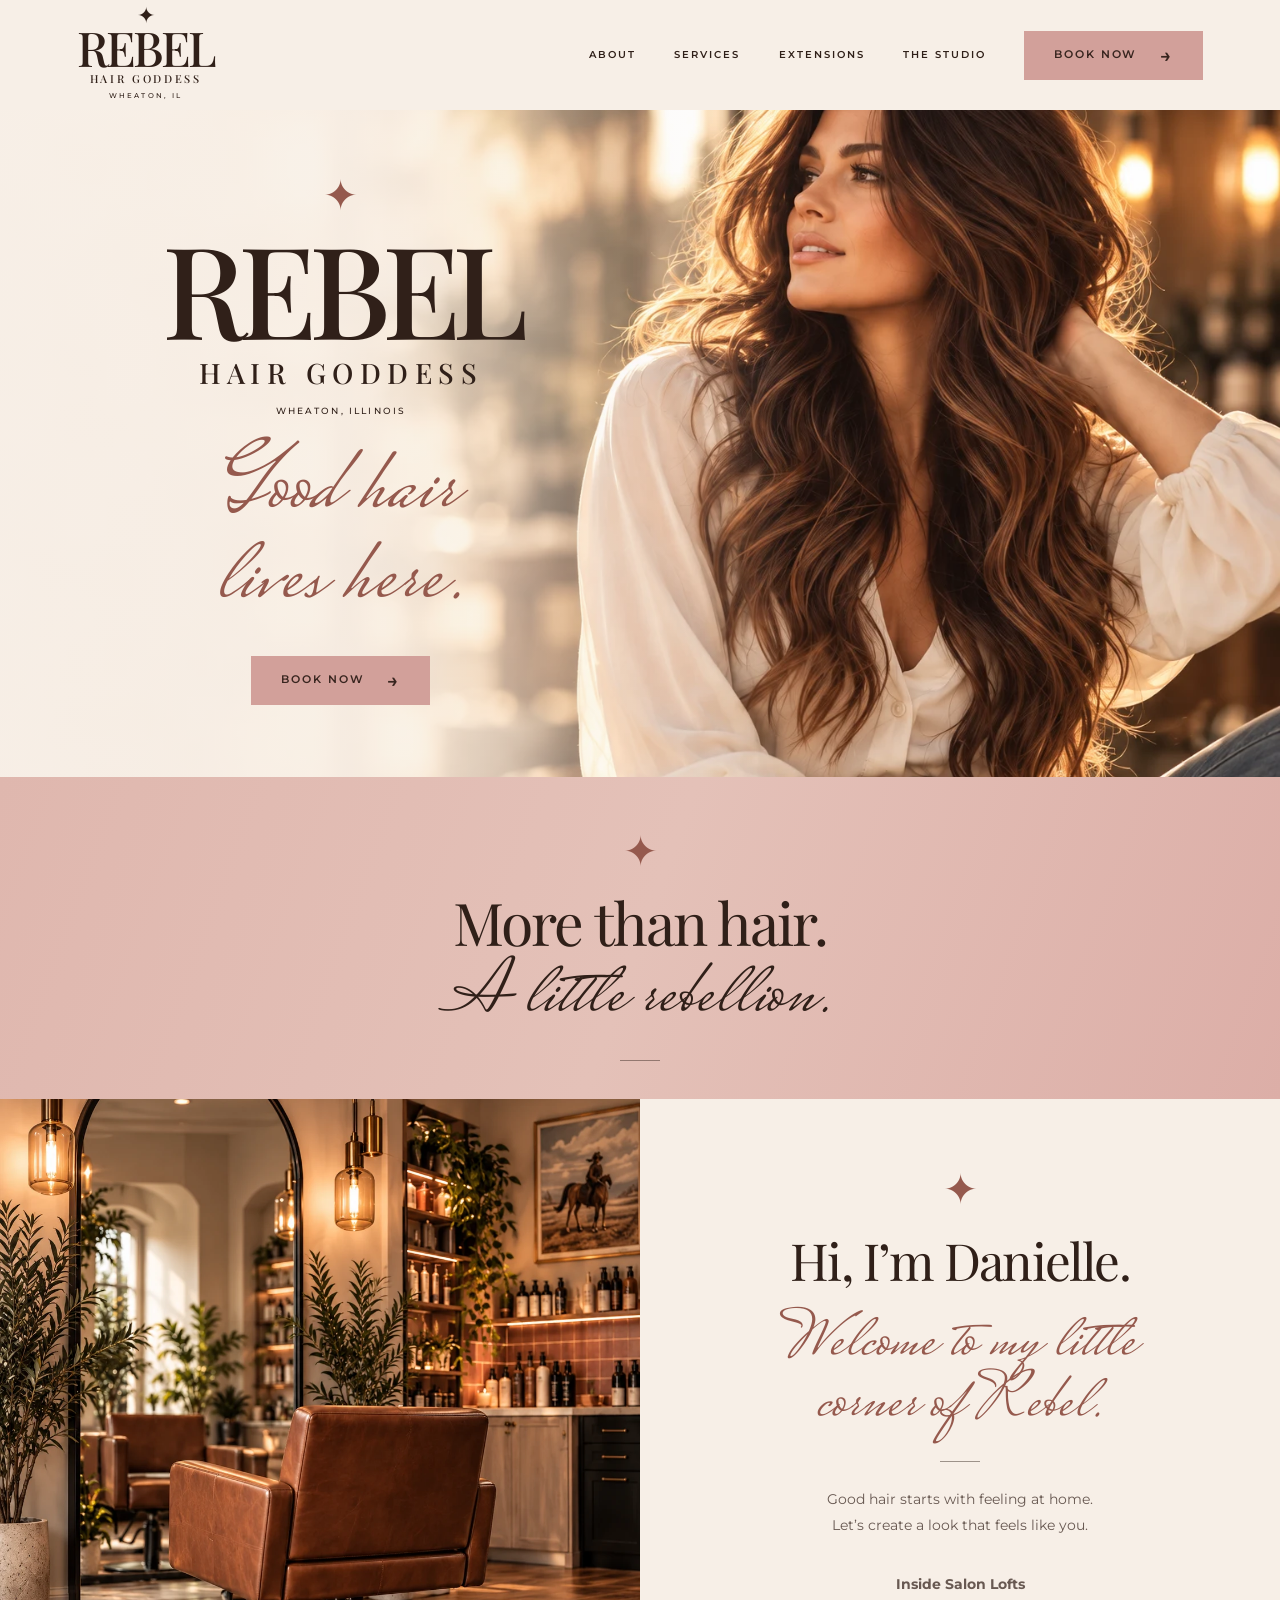
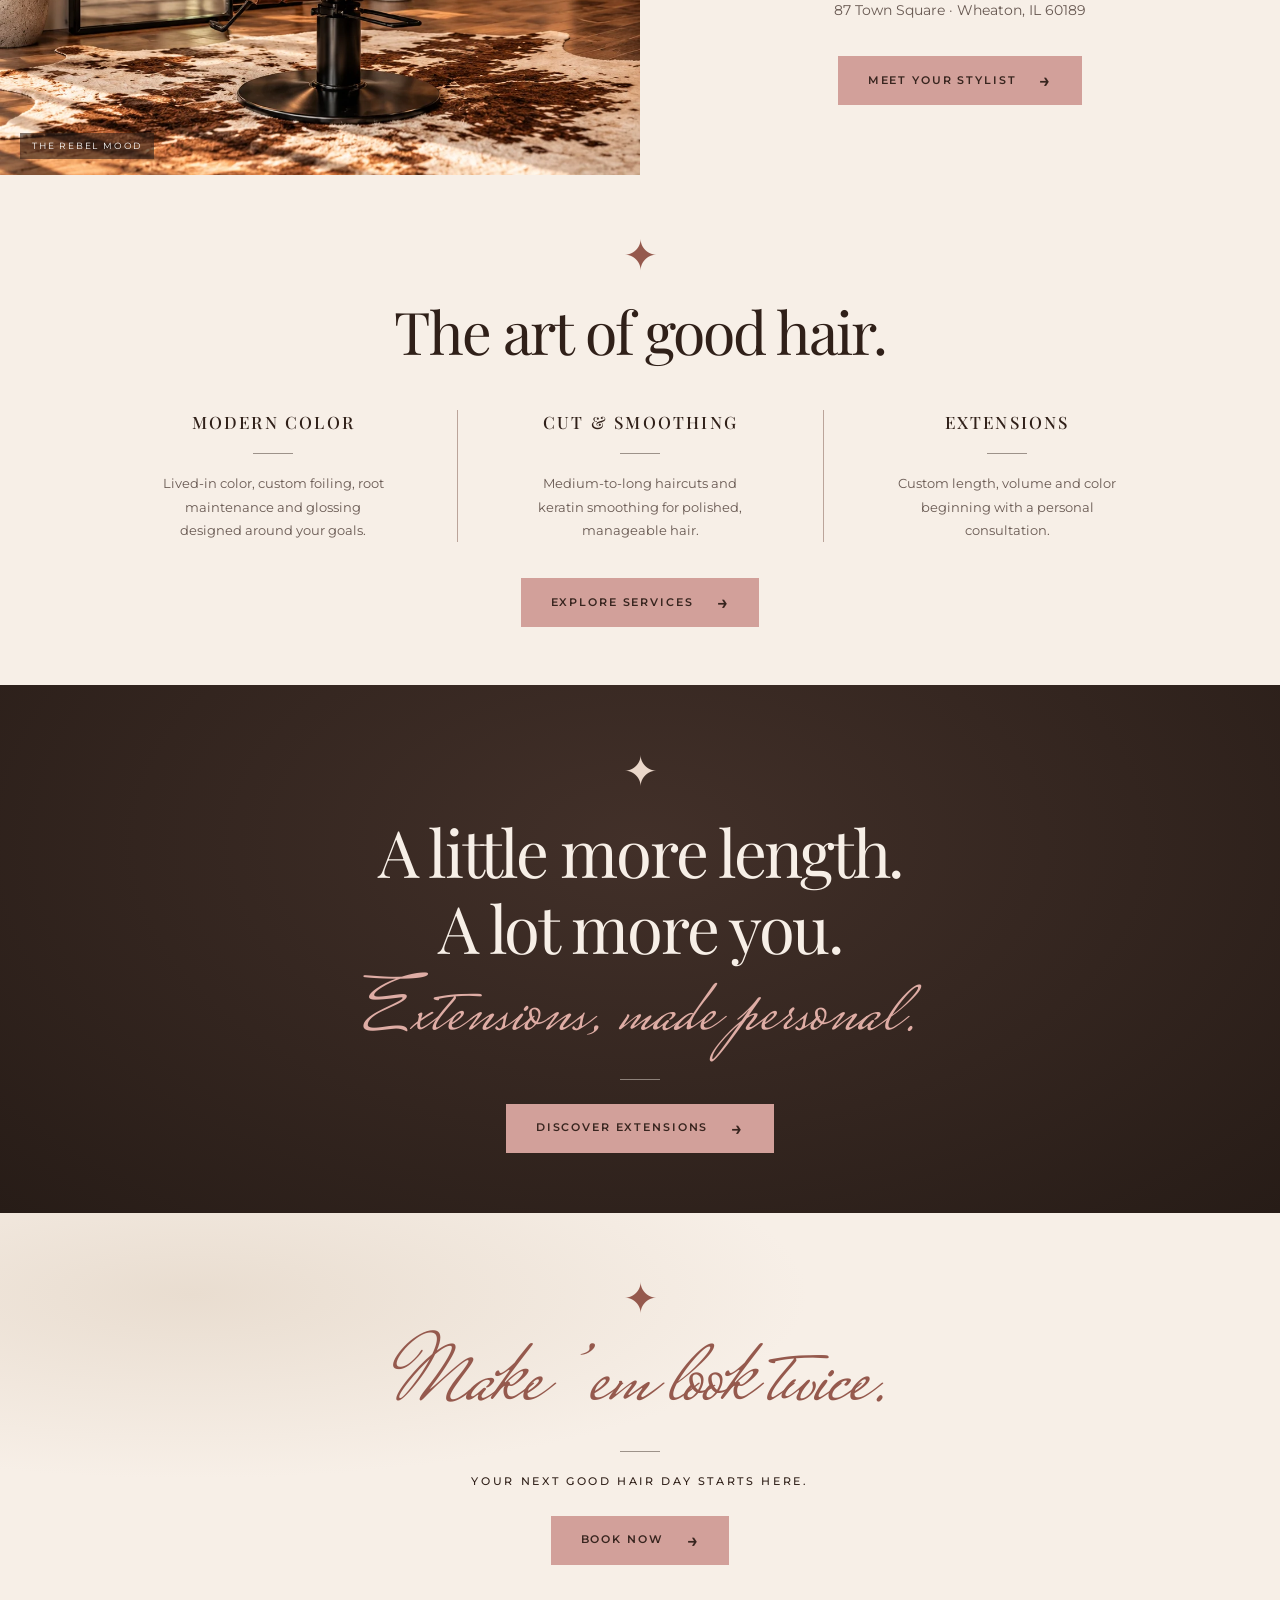
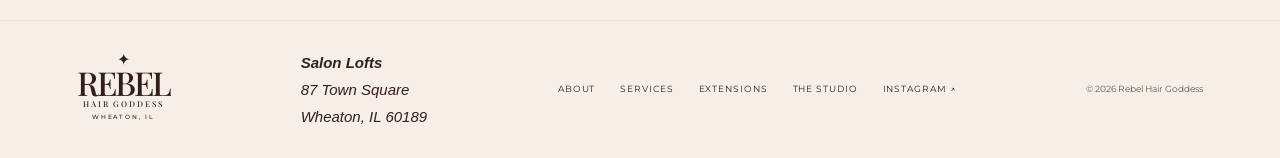
==== commit 736ec62a: "Add Salon Lofts address and align homepage services" ====
--- a/index.html
+++ b/index.html
@@ -1,19 +1,19 @@
 <!DOCTYPE html>
 <html lang="en"><head><meta charset="UTF-8"><meta name="viewport" content="width=device-width, initial-scale=1">
 <title>Good hair lives here | Rebel Hair Goddess</title><meta name="description" content="A little luxury. A little rebellion. Rebel Hair Goddess in Wheaton, Illinois. Lived-in color, personal style, and extensions."><meta name="theme-color" content="#f7efe7">
-<link rel="canonical" href="https://huntry1127.github.io/Rebelhairgoddess/"><meta property="og:title" content="Good hair lives here | Rebel Hair Goddess"><meta property="og:description" content="A little luxury. A little rebellion. Rebel Hair Goddess in Wheaton, Illinois. Lived-in color, personal style, and extensions."><meta property="og:type" content="website"><meta property="og:url" content="https://huntry1127.github.io/Rebelhairgoddess/"><meta property="og:image" content="https://huntry1127.github.io/Rebelhairgoddess/images/rebel-editorial.webp">
+<link rel="canonical" href="https://thisisrebelhair.com/"><meta property="og:title" content="Good hair lives here | Rebel Hair Goddess"><meta property="og:description" content="A little luxury. A little rebellion. Rebel Hair Goddess in Wheaton, Illinois. Lived-in color, personal style, and extensions."><meta property="og:type" content="website"><meta property="og:url" content="https://thisisrebelhair.com/"><meta property="og:image" content="https://thisisrebelhair.com/images/rebel-editorial.webp">
 <link rel="icon" type="image/svg+xml" href="favicon.svg"><link rel="preconnect" href="https://fonts.googleapis.com"><link rel="preconnect" href="https://fonts.gstatic.com" crossorigin>
 <link href="https://fonts.googleapis.com/css2?family=Playfair+Display:wght@400;500;600&family=Montserrat:wght@400;500;600&family=Mrs+Saint+Delafield&display=swap" rel="stylesheet"><link rel="stylesheet" href="styles.css?v=20261002">
-</head><body class="home-page" id="top"><a class="skip-link" href="#main-content">Skip to content</a>
+<script type="application/ld+json">{"@context":"https://schema.org","@type":"HairSalon","name":"Rebel Hair Goddess","url":"https://thisisrebelhair.com/","image":"https://thisisrebelhair.com/images/rebel-editorial.webp","address":{"@type":"PostalAddress","streetAddress":"87 Town Square","addressLocality":"Wheaton","addressRegion":"IL","postalCode":"60189","addressCountry":"US"},"sameAs":["https://www.instagram.com/rebelhairgoddess/"],"potentialAction":{"@type":"ReserveAction","target":"https://rebelhairgoddess.glossgenius.com/book"}}</script></head><body class="home-page" id="top"><a class="skip-link" href="#main-content">Skip to content</a>
 <header class="site-header"><a class="brand" href="index.html" aria-label="Rebel Hair Goddess home"><span class="brand-star" aria-hidden="true">✦</span><span class="brand-name">REBEL</span><span class="brand-sub">HAIR GODDESS</span><span class="brand-city">WHEATON, IL</span></a>
 <button class="menu-toggle" type="button" aria-expanded="false" aria-controls="site-nav"><span></span><span></span><span class="sr-only">Open menu</span></button>
-<nav class="site-nav" id="site-nav" aria-label="Main navigation"><a href="index.html#about">About</a><a href="services.html" >Services</a><a href="index.html#extensions">Extensions</a><a href="index.html#studio">The studio</a><a class="button " data-booking-link href="https://www.glossgenius.com/" target="_blank" rel="noopener">Book now <span aria-hidden="true">→</span></a></nav></header>
+<nav class="site-nav" id="site-nav" aria-label="Main navigation"><a href="index.html#about">About</a><a href="services.html" >Services</a><a href="index.html#extensions">Extensions</a><a href="index.html#studio">The studio</a><a class="button " data-booking-link href="https://rebelhairgoddess.glossgenius.com/book" target="_blank" rel="noopener">Book now <span aria-hidden="true">→</span></a></nav></header>
 <main id="main-content">
-<section class="hero" aria-labelledby="hero-heading"><img class="hero-photo" src="images/rebel-editorial.webp" alt="Editorial portrait with soft brunette waves and ivory styling" width="1536" height="1024" fetchpriority="high" decoding="async"><div class="hero-wash" aria-hidden="true"></div><div class="hero-copy"><span class="star-mark" aria-hidden="true">✦</span><h1 id="hero-heading">REBEL<span>HAIR GODDESS</span></h1><p class="eyebrow hero-city">Wheaton, Illinois</p><p class="script hero-tagline">Good hair<br>lives here.</p><a class="button " data-booking-link href="https://www.glossgenius.com/" target="_blank" rel="noopener">Book now <span aria-hidden="true">→</span></a></div></section>
+<section class="hero" aria-labelledby="hero-heading"><img class="hero-photo" src="images/rebel-editorial.webp" alt="Editorial portrait with soft brunette waves and ivory styling" width="1536" height="1024" fetchpriority="high" decoding="async"><div class="hero-wash" aria-hidden="true"></div><div class="hero-copy"><span class="star-mark" aria-hidden="true">✦</span><h1 id="hero-heading">REBEL<span>HAIR GODDESS</span></h1><p class="eyebrow hero-city">Wheaton, Illinois</p><p class="script hero-tagline">Good hair<br>lives here.</p><a class="button " data-booking-link href="https://rebelhairgoddess.glossgenius.com/book" target="_blank" rel="noopener">Book now <span aria-hidden="true">→</span></a></div></section>
 <section class="statement" aria-labelledby="statement-heading"><span class="star-mark" aria-hidden="true">✦</span><h2 id="statement-heading">More than hair.</h2><p class="script">A little rebellion.</p><span class="short-rule" aria-hidden="true"></span></section>
-<section id="about" class="about" aria-labelledby="about-heading"><figure class="studio-image" id="studio"><img src="images/studio-mood.webp" alt="Studio inspiration: arched mirror, cognac chair, warm lighting and greenery" width="1024" height="1280" loading="lazy" decoding="async"><figcaption>The Rebel mood</figcaption></figure><div class="about-copy"><span class="star-mark" aria-hidden="true">✦</span><h2 id="about-heading">Hi, I’m Danielle.</h2><p class="script">Welcome to my little<br>corner of Rebel.</p><span class="short-rule" aria-hidden="true"></span><p>Good hair starts with feeling at home.<br>Let’s create a look that feels like you.</p><a class="button" href="https://www.instagram.com/rebelhairgoddess/" target="_blank" rel="noopener">Meet your stylist <span aria-hidden="true">→</span></a></div></section>
-<section id="services" class="service-overview" aria-labelledby="services-heading"><span class="star-mark" aria-hidden="true">✦</span><h2 id="services-heading">The art of good hair.</h2><div class="service-columns"><article><h3>Lived-in color</h3><span class="short-rule" aria-hidden="true"></span><p>Natural, dimensional color that grows out beautifully and fits your lifestyle.</p></article><article><h3>Cut &amp; style</h3><span class="short-rule" aria-hidden="true"></span><p>Effortless, face-framing cuts and styles tailored to you.</p></article><article><h3>Custom treatments</h3><span class="short-rule" aria-hidden="true"></span><p>A little extra care for your hair, with a polished finish.</p></article></div><a class="button" href="services.html">Explore services <span aria-hidden="true">→</span></a></section>
+<section id="about" class="about" aria-labelledby="about-heading"><figure class="studio-image" id="studio"><img src="images/studio-mood.webp" alt="Studio inspiration: arched mirror, cognac chair, warm lighting and greenery" width="1024" height="1280" loading="lazy" decoding="async"><figcaption>The Rebel mood</figcaption></figure><div class="about-copy"><span class="star-mark" aria-hidden="true">✦</span><h2 id="about-heading">Hi, I’m Danielle.</h2><p class="script">Welcome to my little<br>corner of Rebel.</p><span class="short-rule" aria-hidden="true"></span><p>Good hair starts with feeling at home.<br>Let’s create a look that feels like you.</p><p class="studio-location"><strong>Inside Salon Lofts</strong><br>87 Town Square · Wheaton, IL 60189</p><a class="button" href="https://www.instagram.com/rebelhairgoddess/" target="_blank" rel="noopener">Meet your stylist <span aria-hidden="true">→</span></a></div></section>
+<section id="services" class="service-overview" aria-labelledby="services-heading"><span class="star-mark" aria-hidden="true">✦</span><h2 id="services-heading">The art of good hair.</h2><div class="service-columns"><article><h3>Modern color</h3><span class="short-rule" aria-hidden="true"></span><p>Lived-in color, custom foiling, root maintenance and glossing designed around your goals.</p></article><article><h3>Cut &amp; smoothing</h3><span class="short-rule" aria-hidden="true"></span><p>Medium-to-long haircuts and keratin smoothing for polished, manageable hair.</p></article><article><h3>Extensions</h3><span class="short-rule" aria-hidden="true"></span><p>Custom length, volume and color beginning with a personal consultation.</p></article></div><a class="button" href="services.html">Explore services <span aria-hidden="true">→</span></a></section>
 <section id="extensions" class="extensions" aria-labelledby="extensions-heading"><span class="star-mark" aria-hidden="true">✦</span><h2 id="extensions-heading">A little more length.<br>A lot more you.</h2><p class="script">Extensions, made personal.</p><span class="short-rule" aria-hidden="true"></span><a class="button" href="services.html#extensions-menu">Discover extensions <span aria-hidden="true">→</span></a></section>
-<section id="contact" class="booking-section" aria-labelledby="booking-heading"><span class="star-mark" aria-hidden="true">✦</span><h2 class="script" id="booking-heading">Make ’em look twice.</h2><span class="short-rule" aria-hidden="true"></span><p class="eyebrow">Your next good hair day starts here.</p><a class="button " data-booking-link href="https://www.glossgenius.com/" target="_blank" rel="noopener">Book now <span aria-hidden="true">→</span></a></section>
-</main><footer class="site-footer"><a class="brand footer-brand" href="index.html" aria-label="Rebel Hair Goddess home"><span class="brand-star" aria-hidden="true">✦</span><span class="brand-name">REBEL</span><span class="brand-sub">HAIR GODDESS</span><span class="brand-city">WHEATON, IL</span></a><nav aria-label="Footer navigation"><a href="index.html#about">About</a><a href="services.html">Services</a><a href="index.html#extensions">Extensions</a><a href="index.html#studio">The studio</a><a href="https://www.instagram.com/rebelhairgoddess/" target="_blank" rel="noopener">Instagram ↗</a></nav><small>© <span id="year">2026</span> Rebel Hair Goddess</small></footer>
-<div class="mobile-book"><a class="button " data-booking-link href="https://www.glossgenius.com/" target="_blank" rel="noopener">Book now <span aria-hidden="true">→</span></a></div><script src="script.js?v=20261002"></script></body></html>+<section id="contact" class="booking-section" aria-labelledby="booking-heading"><span class="star-mark" aria-hidden="true">✦</span><h2 class="script" id="booking-heading">Make ’em look twice.</h2><span class="short-rule" aria-hidden="true"></span><p class="eyebrow">Your next good hair day starts here.</p><a class="button " data-booking-link href="https://rebelhairgoddess.glossgenius.com/book" target="_blank" rel="noopener">Book now <span aria-hidden="true">→</span></a></section>
+</main><footer class="site-footer"><a class="brand footer-brand" href="index.html" aria-label="Rebel Hair Goddess home"><span class="brand-star" aria-hidden="true">✦</span><span class="brand-name">REBEL</span><span class="brand-sub">HAIR GODDESS</span><span class="brand-city">WHEATON, IL</span></a><address class="footer-address"><strong>Salon Lofts</strong><br>87 Town Square<br>Wheaton, IL 60189</address><nav aria-label="Footer navigation"><a href="index.html#about">About</a><a href="services.html">Services</a><a href="index.html#extensions">Extensions</a><a href="index.html#studio">The studio</a><a href="https://www.instagram.com/rebelhairgoddess/" target="_blank" rel="noopener">Instagram ↗</a></nav><small>© <span id="year">2026</span> Rebel Hair Goddess</small></footer>
+<div class="mobile-book"><a class="button " data-booking-link href="https://rebelhairgoddess.glossgenius.com/book" target="_blank" rel="noopener">Book now <span aria-hidden="true">→</span></a></div><script src="script.js?v=20261005-booking"></script></body></html>
--- a/styles.css
+++ b/styles.css
@@ -6,8 +6,8 @@
 .statement{text-align:center;background:linear-gradient(110deg,#dfb7ae,#e4c1b8,#dcaea7);padding:54px 25px 38px}.statement .star-mark{margin-bottom:15px}.statement .script{margin-top:8px;font-size:clamp(55px,6vw,87px);color:var(--espresso)}.statement .short-rule{margin-bottom:0}.about{display:grid;grid-template-columns:1fr 1fr;min-height:590px}.studio-image{position:relative;overflow:hidden;min-height:590px}.studio-image img{position:absolute;inset:0;object-position:center 56%}.studio-image figcaption{position:absolute;bottom:16px;left:20px;font-size:9px;text-transform:uppercase;letter-spacing:.2em;color:#fff;background:rgba(48,32,25,.6);padding:5px 12px}.about-copy{padding:70px 8%;text-align:center;align-self:center}.about-copy h2{font-size:clamp(35px,4vw,57px);margin-bottom:25px}.about-copy .script{font-size:clamp(46px,5vw,70px)}.about-copy>p:not(.script){color:var(--muted);font-size:14px;margin-bottom:32px;line-height:1.9}
 .service-overview{padding:60px 7% 58px;text-align:center}.service-overview h2{margin-bottom:45px}.service-columns{display:grid;grid-template-columns:repeat(3,1fr);max-width:1100px;margin:0 auto 36px}.service-columns article{padding:0 45px}.service-columns article+article{border-left:1px solid #bba49a}.service-columns h3{font:500 17px/1.5 var(--serif);letter-spacing:.13em;text-transform:uppercase}.service-columns .short-rule{margin:18px auto}.service-columns p{font-size:13px;color:var(--muted);max-width:230px;margin:auto}.extensions{text-align:center;background:radial-gradient(ellipse at 50% 30%,#423029,#271c17);color:var(--ivory);padding:66px 25px 60px}.extensions .star-mark{color:#ead7ca}.extensions h2{font-size:clamp(38px,5.1vw,72px)}.extensions .script{color:#dfada5;margin:18px 0 0;font-size:clamp(49px,6vw,85px)}.extensions .short-rule{margin-top:24px}.booking-section{position:relative;overflow:hidden;padding:65px 25px 55px;text-align:center;background:radial-gradient(ellipse at 15% 20%,#e9ddd0 0,transparent 40%),var(--ivory)}.booking-section h2.script{font-size:clamp(64px,7.5vw,108px)}.booking-section .eyebrow{margin-bottom:24px}.booking-section .short-rule{margin:20px auto}
 .site-footer{display:flex;justify-content:space-between;align-items:center;gap:30px;padding:28px 6%;border-top:1px solid rgba(48,32,25,.07)}.footer-brand .brand-name{font-size:33px}.footer-brand .brand-star{font-size:16px}.footer-brand .brand-sub{font-size:8px}.footer-brand .brand-city{font-size:6px}.site-footer nav{display:flex;gap:25px;flex-wrap:wrap;justify-content:center}.site-footer nav a{font-size:9px;text-transform:uppercase;letter-spacing:.1em}.site-footer nav a:hover{color:var(--rose)}.site-footer>small{font-size:9px;color:var(--muted)}.mobile-book{display:none}
-.services-surface{position:relative;isolation:isolate;background:linear-gradient(100deg,#f7efe7,#f5e8e2)}.services-surface:before{content:"";position:absolute;z-index:-1;inset:0;background:url('images/rebel-editorial.webp') no-repeat right center;background-size:auto 100%;opacity:.06}.services-intro{text-align:center;padding:45px 24px 35px}.services-intro h1{font-size:clamp(34px,4.2vw,62px)}.services-intro .script{font-size:clamp(52px,6vw,82px);margin-top:15px}.services-intro .star-mark{margin-bottom:12px}.service-menu{text-align:center;padding:0 9% 55px}.menu-note{font-size:10px;text-transform:uppercase;letter-spacing:.22em;margin:0 0 30px;color:var(--muted)}.menu-columns{display:grid;grid-template-columns:1fr 1fr;gap:80px;text-align:left;max-width:1140px;margin:auto}.menu-category{margin-bottom:32px;scroll-margin-top:30px}.menu-category h2{font-size:24px;text-transform:uppercase;letter-spacing:.025em;display:flex;align-items:center;gap:20px}.menu-category h2:after{content:"";height:1px;flex:1;background:#b29b90}.menu-category dl{margin:18px 0 0}.menu-category dl>div{display:flex;justify-content:space-between;gap:20px;margin:8px 0;font-size:14px;letter-spacing:.07em}.menu-category dd{margin:0;font-size:12px;text-align:right;white-space:nowrap}.menu-tail{font-size:13px;margin:12px auto 24px}.consultation{padding:45px 25px}.consultation h2{font-size:clamp(36px,4.4vw,62px)}.consultation .script{margin:12px 0 24px;font-size:clamp(50px,6vw,80px)}
+.services-surface{position:relative;isolation:isolate;background:linear-gradient(100deg,#f7efe7,#f5e8e2)}.services-surface:before{content:"";position:absolute;z-index:-1;inset:0;background:url('images/services-western.webp') no-repeat right top;background-size:auto 100%;opacity:.20}.services-intro{text-align:center;padding:45px 24px 35px}.services-intro h1{font-size:clamp(34px,4.2vw,62px)}.services-intro .script{font-size:clamp(52px,6vw,82px);margin-top:15px}.services-intro .star-mark{margin-bottom:12px}.service-menu{text-align:center;padding:0 9% 55px}.menu-note{font-size:10px;text-transform:uppercase;letter-spacing:.22em;margin:0 0 30px;color:var(--muted)}.menu-columns{display:grid;grid-template-columns:1fr 1fr;gap:80px;text-align:left;max-width:1140px;margin:auto}.menu-category{margin-bottom:32px;scroll-margin-top:30px}.menu-category h2{font-size:24px;text-transform:uppercase;letter-spacing:.025em;display:flex;align-items:center;gap:20px}.menu-category h2:after{content:"";height:1px;flex:1;background:#b29b90}.menu-category dl{margin:18px 0 0}.menu-category dl>div{display:flex;justify-content:space-between;gap:20px;margin:8px 0;font-size:14px;letter-spacing:.07em}.menu-category dd{margin:0;font-size:12px;text-align:right;white-space:nowrap}.menu-tail{font-size:13px;margin:12px auto 24px}.consultation{padding:45px 25px}.consultation h2{font-size:clamp(36px,4.4vw,62px)}.consultation .script{margin:12px 0 24px;font-size:clamp(50px,6vw,80px)}
 @media(min-width:1600px){.hero{min-height:780px}.hero-copy{padding-left:10%}}@media(max-width:1000px){.site-header{padding:14px 4%;gap:20px}.site-nav{gap:20px}.site-nav .button{padding:14px 20px}.hero{min-height:580px}.hero-copy{padding-left:4%;width:50%}.hero h1{font-size:105px}.hero h1 span{font-size:22px}.hero-tagline{font-size:82px}.studio-image{min-height:520px}.about{min-height:520px}.about-copy{padding:45px 7%}.service-columns article{padding:0 25px}.site-footer{flex-wrap:wrap;justify-content:center}.menu-columns{gap:40px}.service-menu{padding-left:6%;padding-right:6%}.menu-category h2{font-size:20px}}
-@media(max-width:760px){html{scroll-padding-top:85px}.site-header{height:90px;padding:10px 6%;position:sticky;top:0;border-bottom:1px solid #e8d9cc}.brand-name{font-size:38px}.brand-sub{font-size:9px}.brand-city{font-size:6px}.brand-star{font-size:17px}.menu-toggle{display:flex;flex-direction:column;justify-content:center;gap:7px;width:46px;height:46px;border:1px solid #c2aca1;background:none;cursor:pointer}.menu-toggle>span:not(.sr-only){width:22px;height:1px;background:var(--espresso);margin:0 auto}.site-nav{display:none;position:absolute;top:100%;left:0;right:0;background:var(--ivory);padding:25px 7% 30px;box-shadow:0 16px 20px #30201912;max-height:calc(100dvh - 90px);overflow:auto}.site-nav.open{display:flex;flex-direction:column;align-items:stretch;gap:10px}.site-nav>a:not(.button){font-size:12px;padding:13px}.site-nav .button{margin-top:8px}.hero{min-height:780px;align-items:flex-end}.hero-photo{object-position:65% center}.hero-wash{background:linear-gradient(0deg,var(--ivory) 0%,rgba(247,239,231,.92) 28%,rgba(247,239,231,.2) 60%,transparent 80%)}.hero-copy{width:100%;padding:350px 20px 45px}.hero-copy .star-mark{font-size:30px;margin-bottom:8px}.hero h1{font-size:88px}.hero h1 span{font-size:19px}.hero-city{margin:8px 0 16px}.hero-tagline{font-size:67px;margin-bottom:22px}.hero-tagline br{display:none}.statement{padding:40px 20px 32px}.statement h2{font-size:43px}.statement .script{font-size:60px}.about{grid-template-columns:1fr}.studio-image{min-height:400px;height:400px}.studio-image img{object-position:center 54%}.about-copy{padding:48px 25px}.about-copy h2{font-size:40px}.about-copy .script{font-size:57px}.service-overview{padding:45px 25px}.service-overview h2{font-size:40px;margin-bottom:25px}.service-columns{grid-template-columns:1fr;gap:24px;margin-bottom:28px}.service-columns article{padding:20px 15px 0}.service-columns article+article{border-left:0;border-top:1px solid #d6c3b8}.service-columns p{max-width:300px}.service-columns h3{font-size:17px}.extensions{padding:48px 22px}.extensions h2{font-size:39px}.extensions .script{font-size:56px}.booking-section{padding:45px 25px}.booking-section h2.script{font-size:68px}.booking-section .eyebrow{font-size:10px}.site-footer{padding:30px 25px 100px;gap:25px}.site-footer nav{gap:19px}.site-footer>small{width:100%;text-align:center}.mobile-book{display:block;position:fixed;bottom:0;left:0;right:0;z-index:30;padding:8px 16px calc(8px + env(safe-area-inset-bottom));background:var(--ivory);border-top:1px solid #d5bdb2}.mobile-book .button{width:100%;min-height:46px}.services-intro{padding:35px 22px 30px}.services-intro h1{font-size:38px}.services-intro .script{font-size:59px;margin-top:20px}.service-menu{padding:0 24px 40px}.menu-note{font-size:9px;letter-spacing:.15em}.menu-columns{grid-template-columns:1fr;gap:0}.menu-category h2{font-size:21px}.menu-category dl>div{font-size:13px;letter-spacing:.02em}.menu-category dd{font-size:12px}.services-surface:before{background-position:68% center;opacity:.045}.menu-tail{font-size:12px}.consultation h2{font-size:38px}.consultation .script{font-size:56px}.button{font-size:10px;padding:15px 25px}}
+@media(max-width:760px){html{scroll-padding-top:85px}.site-header{height:90px;padding:10px 6%;position:sticky;top:0;border-bottom:1px solid #e8d9cc}.brand-name{font-size:38px}.brand-sub{font-size:9px}.brand-city{font-size:6px}.brand-star{font-size:17px}.menu-toggle{display:flex;flex-direction:column;justify-content:center;gap:7px;width:46px;height:46px;border:1px solid #c2aca1;background:none;cursor:pointer}.menu-toggle>span:not(.sr-only){width:22px;height:1px;background:var(--espresso);margin:0 auto}.site-nav{display:none;position:absolute;top:100%;left:0;right:0;background:var(--ivory);padding:25px 7% 30px;box-shadow:0 16px 20px #30201912;max-height:calc(100dvh - 90px);overflow:auto}.site-nav.open{display:flex;flex-direction:column;align-items:stretch;gap:10px}.site-nav>a:not(.button){font-size:12px;padding:13px}.site-nav .button{margin-top:8px}.hero{min-height:780px;align-items:flex-end}.hero-photo{object-position:65% center}.hero-wash{background:linear-gradient(0deg,var(--ivory) 0%,rgba(247,239,231,.92) 28%,rgba(247,239,231,.2) 60%,transparent 80%)}.hero-copy{width:100%;padding:350px 20px 45px}.hero-copy .star-mark{font-size:30px;margin-bottom:8px}.hero h1{font-size:88px}.hero h1 span{font-size:19px}.hero-city{margin:8px 0 16px}.hero-tagline{font-size:67px;margin-bottom:22px}.hero-tagline br{display:none}.statement{padding:40px 20px 32px}.statement h2{font-size:43px}.statement .script{font-size:60px}.about{grid-template-columns:1fr}.studio-image{min-height:400px;height:400px}.studio-image img{object-position:center 54%}.about-copy{padding:48px 25px}.about-copy h2{font-size:40px}.about-copy .script{font-size:57px}.service-overview{padding:45px 25px}.service-overview h2{font-size:40px;margin-bottom:25px}.service-columns{grid-template-columns:1fr;gap:24px;margin-bottom:28px}.service-columns article{padding:20px 15px 0}.service-columns article+article{border-left:0;border-top:1px solid #d6c3b8}.service-columns p{max-width:300px}.service-columns h3{font-size:17px}.extensions{padding:48px 22px}.extensions h2{font-size:39px}.extensions .script{font-size:56px}.booking-section{padding:45px 25px}.booking-section h2.script{font-size:68px}.booking-section .eyebrow{font-size:10px}.site-footer{padding:30px 25px 100px;gap:25px}.site-footer nav{gap:19px}.site-footer>small{width:100%;text-align:center}.mobile-book{display:block;position:fixed;bottom:0;left:0;right:0;z-index:30;padding:8px 16px calc(8px + env(safe-area-inset-bottom));background:var(--ivory);border-top:1px solid #d5bdb2}.mobile-book .button{width:100%;min-height:46px}.services-intro{padding:35px 22px 30px}.services-intro h1{font-size:38px}.services-intro .script{font-size:59px;margin-top:20px}.service-menu{padding:0 24px 40px}.menu-note{font-size:9px;letter-spacing:.15em}.menu-columns{grid-template-columns:1fr;gap:0}.menu-category h2{font-size:21px}.menu-category dl>div{font-size:13px;letter-spacing:.02em}.menu-category dd{font-size:12px}.services-surface:before{background-position:65% top;background-size:cover;opacity:.14}.menu-tail{font-size:12px}.consultation h2{font-size:38px}.consultation .script{font-size:56px}.button{font-size:10px;padding:15px 25px}}
 @media(max-width:360px){.hero h1{font-size:76px}.hero-tagline{font-size:59px}.menu-category h2{font-size:18px}.menu-category dl>div{gap:12px}.about-copy h2{font-size:35px}}
 @media(prefers-reduced-motion:reduce){html{scroll-behavior:auto}*,*:before,*:after{transition:none!important;animation:none!important}}
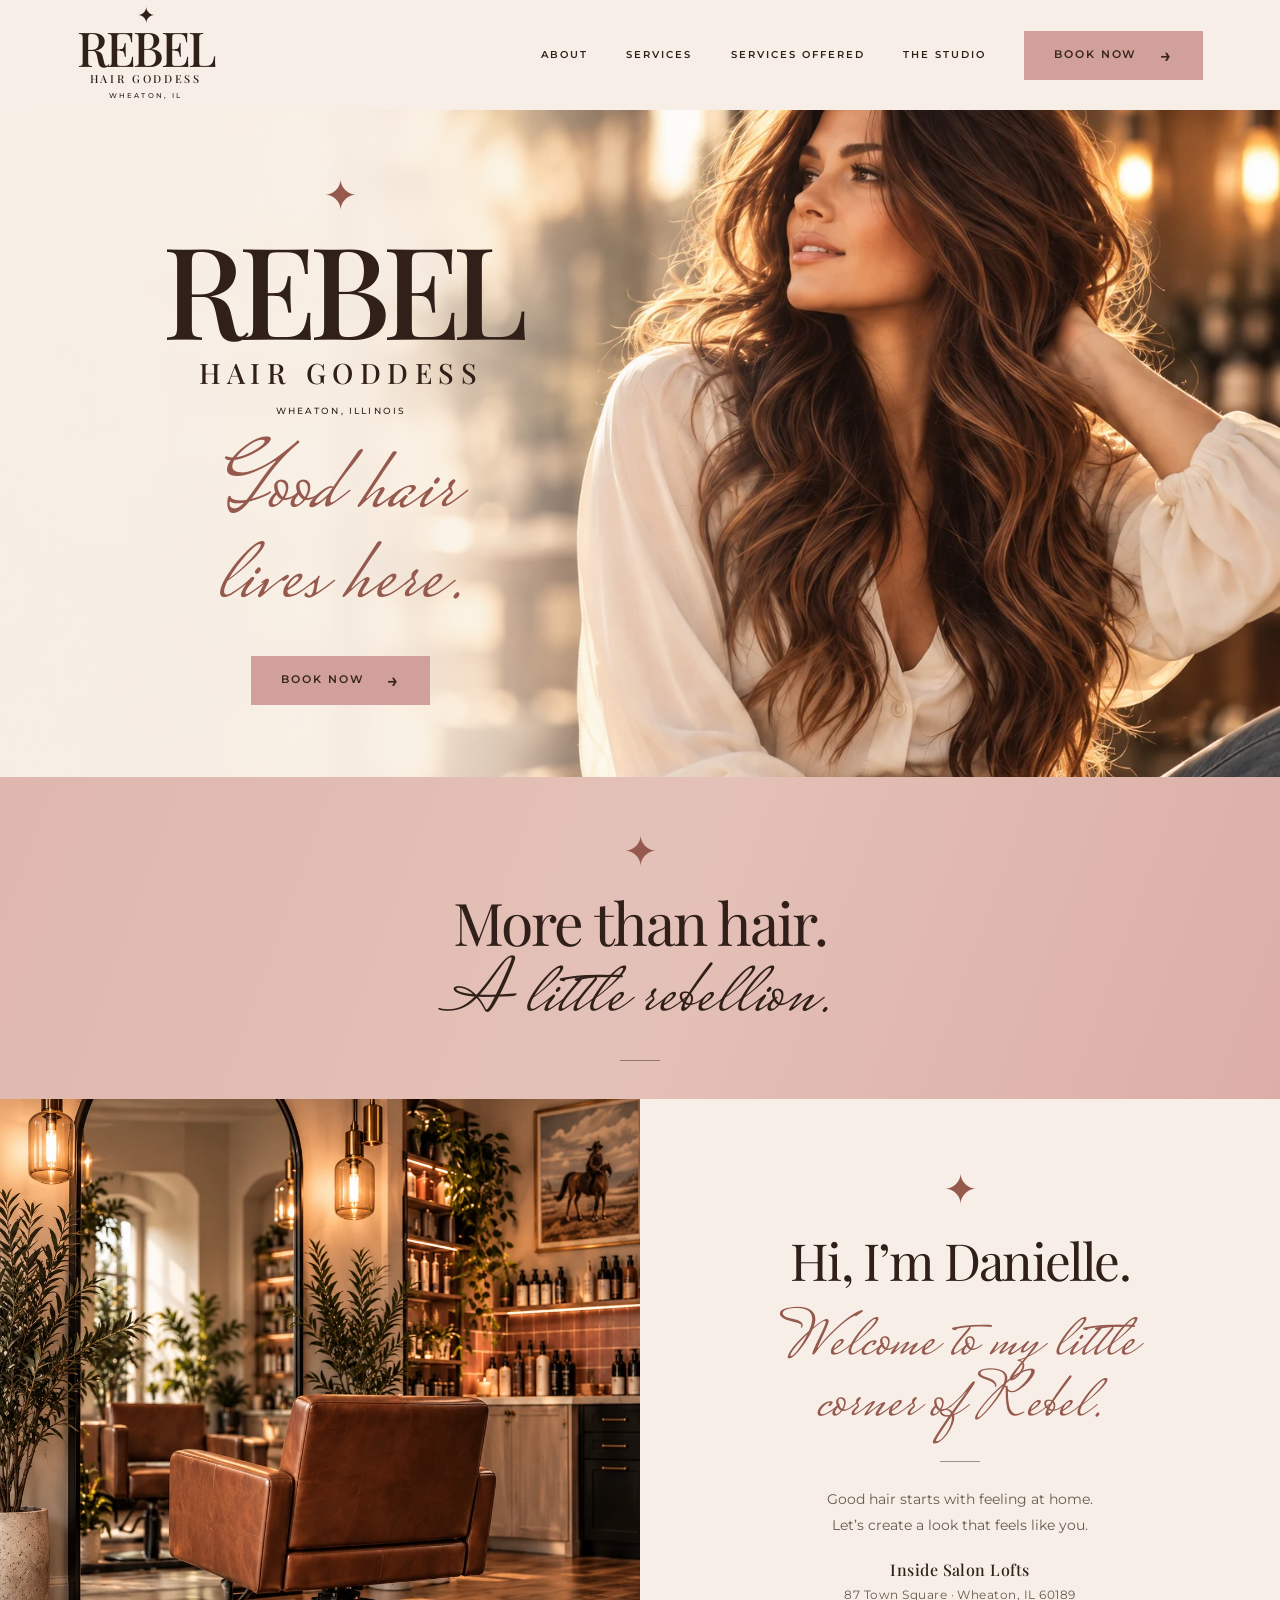
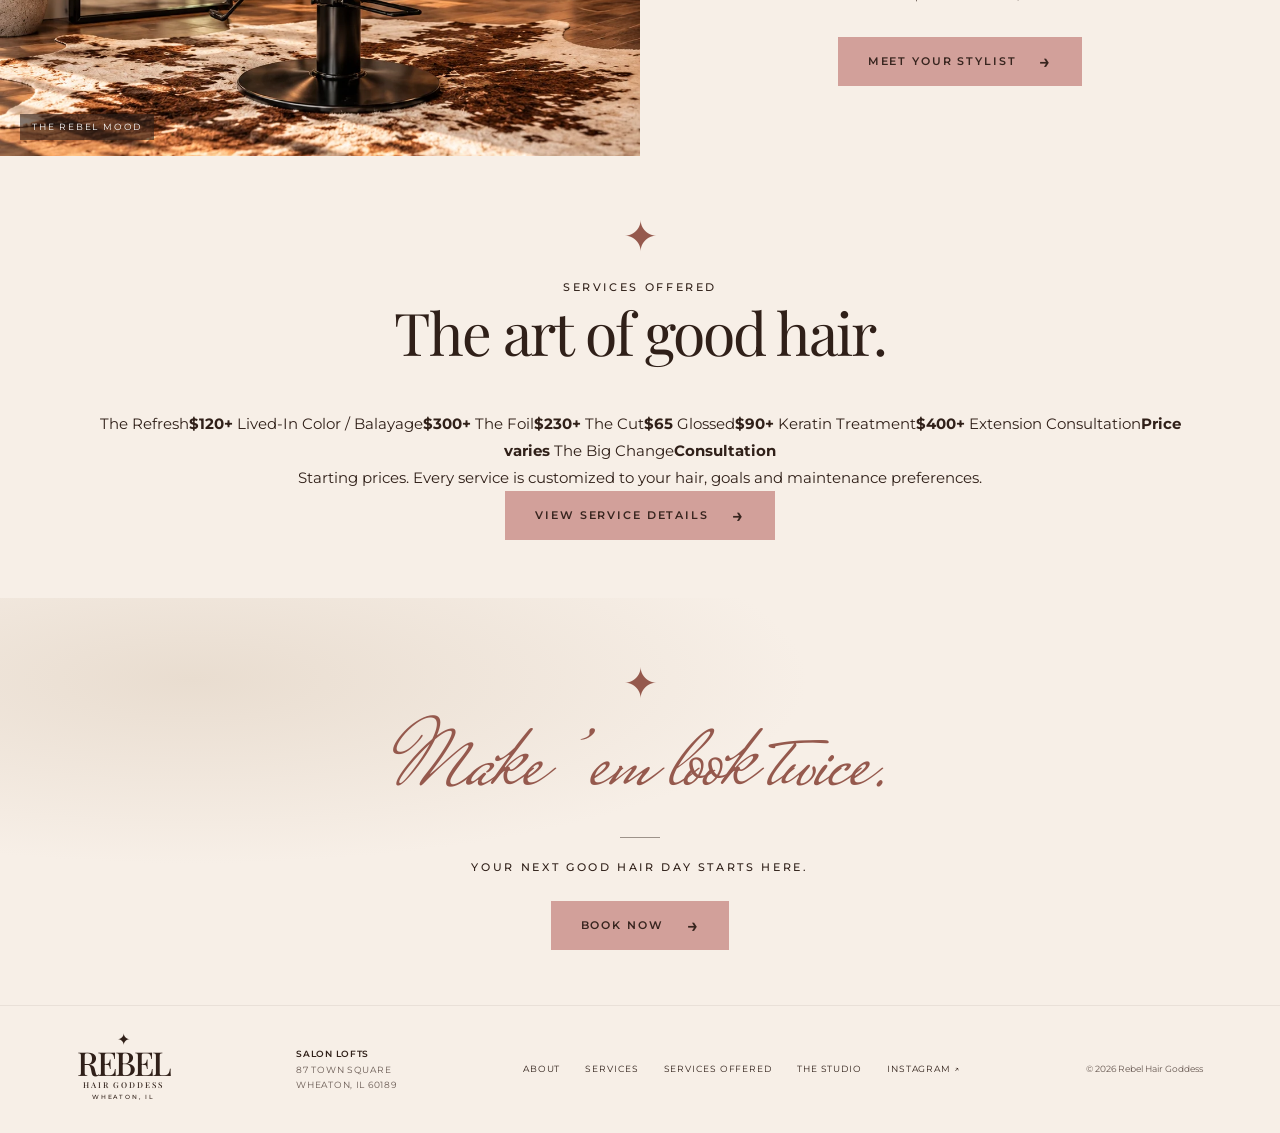
==== commit d9efd082: "Replace extensions feature with full homepage service menu" ====
--- a/index.html
+++ b/index.html
@@ -3,17 +3,25 @@
 <title>Good hair lives here | Rebel Hair Goddess</title><meta name="description" content="A little luxury. A little rebellion. Rebel Hair Goddess in Wheaton, Illinois. Lived-in color, personal style, and extensions."><meta name="theme-color" content="#f7efe7">
 <link rel="canonical" href="https://thisisrebelhair.com/"><meta property="og:title" content="Good hair lives here | Rebel Hair Goddess"><meta property="og:description" content="A little luxury. A little rebellion. Rebel Hair Goddess in Wheaton, Illinois. Lived-in color, personal style, and extensions."><meta property="og:type" content="website"><meta property="og:url" content="https://thisisrebelhair.com/"><meta property="og:image" content="https://thisisrebelhair.com/images/rebel-editorial.webp">
 <link rel="icon" type="image/svg+xml" href="favicon.svg"><link rel="preconnect" href="https://fonts.googleapis.com"><link rel="preconnect" href="https://fonts.gstatic.com" crossorigin>
-<link href="https://fonts.googleapis.com/css2?family=Playfair+Display:wght@400;500;600&family=Montserrat:wght@400;500;600&family=Mrs+Saint+Delafield&display=swap" rel="stylesheet"><link rel="stylesheet" href="styles.css?v=20261002">
+<link href="https://fonts.googleapis.com/css2?family=Playfair+Display:wght@400;500;600&family=Montserrat:wght@400;500;600&family=Mrs+Saint+Delafield&display=swap" rel="stylesheet"><link rel="stylesheet" href="styles.css?v=20261006-home-services">
 <script type="application/ld+json">{"@context":"https://schema.org","@type":"HairSalon","name":"Rebel Hair Goddess","url":"https://thisisrebelhair.com/","image":"https://thisisrebelhair.com/images/rebel-editorial.webp","address":{"@type":"PostalAddress","streetAddress":"87 Town Square","addressLocality":"Wheaton","addressRegion":"IL","postalCode":"60189","addressCountry":"US"},"sameAs":["https://www.instagram.com/rebelhairgoddess/"],"potentialAction":{"@type":"ReserveAction","target":"https://rebelhairgoddess.glossgenius.com/book"}}</script></head><body class="home-page" id="top"><a class="skip-link" href="#main-content">Skip to content</a>
 <header class="site-header"><a class="brand" href="index.html" aria-label="Rebel Hair Goddess home"><span class="brand-star" aria-hidden="true">✦</span><span class="brand-name">REBEL</span><span class="brand-sub">HAIR GODDESS</span><span class="brand-city">WHEATON, IL</span></a>
 <button class="menu-toggle" type="button" aria-expanded="false" aria-controls="site-nav"><span></span><span></span><span class="sr-only">Open menu</span></button>
-<nav class="site-nav" id="site-nav" aria-label="Main navigation"><a href="index.html#about">About</a><a href="services.html" >Services</a><a href="index.html#extensions">Extensions</a><a href="index.html#studio">The studio</a><a class="button " data-booking-link href="https://rebelhairgoddess.glossgenius.com/book" target="_blank" rel="noopener">Book now <span aria-hidden="true">→</span></a></nav></header>
+<nav class="site-nav" id="site-nav" aria-label="Main navigation"><a href="index.html#about">About</a><a href="services.html" >Services</a><a href="index.html#services">Services offered</a><a href="index.html#studio">The studio</a><a class="button " data-booking-link href="https://rebelhairgoddess.glossgenius.com/book" target="_blank" rel="noopener">Book now <span aria-hidden="true">→</span></a></nav></header>
 <main id="main-content">
 <section class="hero" aria-labelledby="hero-heading"><img class="hero-photo" src="images/rebel-editorial.webp" alt="Editorial portrait with soft brunette waves and ivory styling" width="1536" height="1024" fetchpriority="high" decoding="async"><div class="hero-wash" aria-hidden="true"></div><div class="hero-copy"><span class="star-mark" aria-hidden="true">✦</span><h1 id="hero-heading">REBEL<span>HAIR GODDESS</span></h1><p class="eyebrow hero-city">Wheaton, Illinois</p><p class="script hero-tagline">Good hair<br>lives here.</p><a class="button " data-booking-link href="https://rebelhairgoddess.glossgenius.com/book" target="_blank" rel="noopener">Book now <span aria-hidden="true">→</span></a></div></section>
 <section class="statement" aria-labelledby="statement-heading"><span class="star-mark" aria-hidden="true">✦</span><h2 id="statement-heading">More than hair.</h2><p class="script">A little rebellion.</p><span class="short-rule" aria-hidden="true"></span></section>
-<section id="about" class="about" aria-labelledby="about-heading"><figure class="studio-image" id="studio"><img src="images/studio-mood.webp" alt="Studio inspiration: arched mirror, cognac chair, warm lighting and greenery" width="1024" height="1280" loading="lazy" decoding="async"><figcaption>The Rebel mood</figcaption></figure><div class="about-copy"><span class="star-mark" aria-hidden="true">✦</span><h2 id="about-heading">Hi, I’m Danielle.</h2><p class="script">Welcome to my little<br>corner of Rebel.</p><span class="short-rule" aria-hidden="true"></span><p>Good hair starts with feeling at home.<br>Let’s create a look that feels like you.</p><p class="studio-location"><strong>Inside Salon Lofts</strong><br>87 Town Square · Wheaton, IL 60189</p><a class="button" href="https://www.instagram.com/rebelhairgoddess/" target="_blank" rel="noopener">Meet your stylist <span aria-hidden="true">→</span></a></div></section>
-<section id="services" class="service-overview" aria-labelledby="services-heading"><span class="star-mark" aria-hidden="true">✦</span><h2 id="services-heading">The art of good hair.</h2><div class="service-columns"><article><h3>Modern color</h3><span class="short-rule" aria-hidden="true"></span><p>Lived-in color, custom foiling, root maintenance and glossing designed around your goals.</p></article><article><h3>Cut &amp; smoothing</h3><span class="short-rule" aria-hidden="true"></span><p>Medium-to-long haircuts and keratin smoothing for polished, manageable hair.</p></article><article><h3>Extensions</h3><span class="short-rule" aria-hidden="true"></span><p>Custom length, volume and color beginning with a personal consultation.</p></article></div><a class="button" href="services.html">Explore services <span aria-hidden="true">→</span></a></section>
-<section id="extensions" class="extensions" aria-labelledby="extensions-heading"><span class="star-mark" aria-hidden="true">✦</span><h2 id="extensions-heading">A little more length.<br>A lot more you.</h2><p class="script">Extensions, made personal.</p><span class="short-rule" aria-hidden="true"></span><a class="button" href="services.html#extensions-menu">Discover extensions <span aria-hidden="true">→</span></a></section>
+<section id="about" class="about" aria-labelledby="about-heading"><figure class="studio-image" id="studio"><img src="images/studio-mood.webp" alt="Studio inspiration: arched mirror, cognac chair, warm lighting and greenery" width="1024" height="1280" loading="lazy" decoding="async"><figcaption>The Rebel mood</figcaption></figure><div class="about-copy"><span class="star-mark" aria-hidden="true">✦</span><h2 id="about-heading">Hi, I’m Danielle.</h2><p class="script about-tagline">Welcome to my little<br>corner of Rebel.</p><span class="short-rule" aria-hidden="true"></span><p>Good hair starts with feeling at home.<br>Let’s create a look that feels like you.</p><p class="studio-location"><strong>Inside Salon Lofts</strong><br>87 Town Square · Wheaton, IL 60189</p><a class="button" href="https://www.instagram.com/rebelhairgoddess/" target="_blank" rel="noopener">Meet your stylist <span aria-hidden="true">→</span></a></div></section>
+<section id="services" class="service-overview home-services" aria-labelledby="services-heading"><span class="star-mark" aria-hidden="true">✦</span><p class="eyebrow">Services offered</p><h2 id="services-heading">The art of good hair.</h2><div class="home-service-list">
+<a class="home-service-item" data-booking-link href="https://rebelhairgoddess.glossgenius.com/book" target="_blank" rel="noopener"><span>The Refresh</span><strong>$120+</strong></a>
+<a class="home-service-item" data-booking-link href="https://rebelhairgoddess.glossgenius.com/book" target="_blank" rel="noopener"><span>Lived-In Color / Balayage</span><strong>$300+</strong></a>
+<a class="home-service-item" data-booking-link href="https://rebelhairgoddess.glossgenius.com/book" target="_blank" rel="noopener"><span>The Foil</span><strong>$230+</strong></a>
+<a class="home-service-item" data-booking-link href="https://rebelhairgoddess.glossgenius.com/book" target="_blank" rel="noopener"><span>The Cut</span><strong>$65</strong></a>
+<a class="home-service-item" data-booking-link href="https://rebelhairgoddess.glossgenius.com/book" target="_blank" rel="noopener"><span>Glossed</span><strong>$90+</strong></a>
+<a class="home-service-item" data-booking-link href="https://rebelhairgoddess.glossgenius.com/book" target="_blank" rel="noopener"><span>Keratin Treatment</span><strong>$400+</strong></a>
+<a class="home-service-item" data-booking-link href="https://rebelhairgoddess.glossgenius.com/book" target="_blank" rel="noopener"><span>Extension Consultation</span><strong>Price varies</strong></a>
+<a class="home-service-item" data-booking-link href="https://rebelhairgoddess.glossgenius.com/book" target="_blank" rel="noopener"><span>The Big Change</span><strong>Consultation</strong></a>
+</div><p class="home-service-note">Starting prices. Every service is customized to your hair, goals and maintenance preferences.</p><a class="button" href="services.html">View service details <span aria-hidden="true">→</span></a></section>
 <section id="contact" class="booking-section" aria-labelledby="booking-heading"><span class="star-mark" aria-hidden="true">✦</span><h2 class="script" id="booking-heading">Make ’em look twice.</h2><span class="short-rule" aria-hidden="true"></span><p class="eyebrow">Your next good hair day starts here.</p><a class="button " data-booking-link href="https://rebelhairgoddess.glossgenius.com/book" target="_blank" rel="noopener">Book now <span aria-hidden="true">→</span></a></section>
-</main><footer class="site-footer"><a class="brand footer-brand" href="index.html" aria-label="Rebel Hair Goddess home"><span class="brand-star" aria-hidden="true">✦</span><span class="brand-name">REBEL</span><span class="brand-sub">HAIR GODDESS</span><span class="brand-city">WHEATON, IL</span></a><address class="footer-address"><strong>Salon Lofts</strong><br>87 Town Square<br>Wheaton, IL 60189</address><nav aria-label="Footer navigation"><a href="index.html#about">About</a><a href="services.html">Services</a><a href="index.html#extensions">Extensions</a><a href="index.html#studio">The studio</a><a href="https://www.instagram.com/rebelhairgoddess/" target="_blank" rel="noopener">Instagram ↗</a></nav><small>© <span id="year">2026</span> Rebel Hair Goddess</small></footer>
+</main><footer class="site-footer"><a class="brand footer-brand" href="index.html" aria-label="Rebel Hair Goddess home"><span class="brand-star" aria-hidden="true">✦</span><span class="brand-name">REBEL</span><span class="brand-sub">HAIR GODDESS</span><span class="brand-city">WHEATON, IL</span></a><address class="footer-address"><strong>Salon Lofts</strong><br>87 Town Square<br>Wheaton, IL 60189</address><nav aria-label="Footer navigation"><a href="index.html#about">About</a><a href="services.html">Services</a><a href="index.html#services">Services offered</a><a href="index.html#studio">The studio</a><a href="https://www.instagram.com/rebelhairgoddess/" target="_blank" rel="noopener">Instagram ↗</a></nav><small>© <span id="year">2026</span> Rebel Hair Goddess</small></footer>
 <div class="mobile-book"><a class="button " data-booking-link href="https://rebelhairgoddess.glossgenius.com/book" target="_blank" rel="noopener">Book now <span aria-hidden="true">→</span></a></div><script src="script.js?v=20261005-booking"></script></body></html>
--- a/styles.css
+++ b/styles.css
@@ -11,3 +11,22 @@
 @media(max-width:760px){html{scroll-padding-top:85px}.site-header{height:90px;padding:10px 6%;position:sticky;top:0;border-bottom:1px solid #e8d9cc}.brand-name{font-size:38px}.brand-sub{font-size:9px}.brand-city{font-size:6px}.brand-star{font-size:17px}.menu-toggle{display:flex;flex-direction:column;justify-content:center;gap:7px;width:46px;height:46px;border:1px solid #c2aca1;background:none;cursor:pointer}.menu-toggle>span:not(.sr-only){width:22px;height:1px;background:var(--espresso);margin:0 auto}.site-nav{display:none;position:absolute;top:100%;left:0;right:0;background:var(--ivory);padding:25px 7% 30px;box-shadow:0 16px 20px #30201912;max-height:calc(100dvh - 90px);overflow:auto}.site-nav.open{display:flex;flex-direction:column;align-items:stretch;gap:10px}.site-nav>a:not(.button){font-size:12px;padding:13px}.site-nav .button{margin-top:8px}.hero{min-height:780px;align-items:flex-end}.hero-photo{object-position:65% center}.hero-wash{background:linear-gradient(0deg,var(--ivory) 0%,rgba(247,239,231,.92) 28%,rgba(247,239,231,.2) 60%,transparent 80%)}.hero-copy{width:100%;padding:350px 20px 45px}.hero-copy .star-mark{font-size:30px;margin-bottom:8px}.hero h1{font-size:88px}.hero h1 span{font-size:19px}.hero-city{margin:8px 0 16px}.hero-tagline{font-size:67px;margin-bottom:22px}.hero-tagline br{display:none}.statement{padding:40px 20px 32px}.statement h2{font-size:43px}.statement .script{font-size:60px}.about{grid-template-columns:1fr}.studio-image{min-height:400px;height:400px}.studio-image img{object-position:center 54%}.about-copy{padding:48px 25px}.about-copy h2{font-size:40px}.about-copy .script{font-size:57px}.service-overview{padding:45px 25px}.service-overview h2{font-size:40px;margin-bottom:25px}.service-columns{grid-template-columns:1fr;gap:24px;margin-bottom:28px}.service-columns article{padding:20px 15px 0}.service-columns article+article{border-left:0;border-top:1px solid #d6c3b8}.service-columns p{max-width:300px}.service-columns h3{font-size:17px}.extensions{padding:48px 22px}.extensions h2{font-size:39px}.extensions .script{font-size:56px}.booking-section{padding:45px 25px}.booking-section h2.script{font-size:68px}.booking-section .eyebrow{font-size:10px}.site-footer{padding:30px 25px 100px;gap:25px}.site-footer nav{gap:19px}.site-footer>small{width:100%;text-align:center}.mobile-book{display:block;position:fixed;bottom:0;left:0;right:0;z-index:30;padding:8px 16px calc(8px + env(safe-area-inset-bottom));background:var(--ivory);border-top:1px solid #d5bdb2}.mobile-book .button{width:100%;min-height:46px}.services-intro{padding:35px 22px 30px}.services-intro h1{font-size:38px}.services-intro .script{font-size:59px;margin-top:20px}.service-menu{padding:0 24px 40px}.menu-note{font-size:9px;letter-spacing:.15em}.menu-columns{grid-template-columns:1fr;gap:0}.menu-category h2{font-size:21px}.menu-category dl>div{font-size:13px;letter-spacing:.02em}.menu-category dd{font-size:12px}.services-surface:before{background-position:65% top;background-size:cover;opacity:.14}.menu-tail{font-size:12px}.consultation h2{font-size:38px}.consultation .script{font-size:56px}.button{font-size:10px;padding:15px 25px}}
 @media(max-width:360px){.hero h1{font-size:76px}.hero-tagline{font-size:59px}.menu-category h2{font-size:18px}.menu-category dl>div{gap:12px}.about-copy h2{font-size:35px}}
 @media(prefers-reduced-motion:reduce){html{scroll-behavior:auto}*,*:before,*:after{transition:none!important;animation:none!important}}
+
+/* Live service menu and location */
+.studio-location{font-size:12px!important;line-height:1.75!important;letter-spacing:.04em;margin-top:-15px!important}
+.studio-location strong{font-family:var(--serif);font-size:16px;color:var(--espresso);font-weight:500}
+.footer-address{font-style:normal;font-size:9px;line-height:1.7;letter-spacing:.08em;text-transform:uppercase;color:var(--muted);white-space:nowrap}
+.footer-address strong{color:var(--espresso);font-weight:600}
+.service-detail-columns{gap:70px}
+.service-detail{padding:22px 0 24px;border-bottom:1px solid rgba(48,32,25,.18)}
+.service-detail:first-of-type{padding-top:15px}
+.service-detail-head{display:flex;align-items:baseline;justify-content:space-between;gap:20px}
+.service-detail h3{font:500 17px/1.35 var(--serif);letter-spacing:.07em;text-transform:uppercase}
+.service-detail-head>span{font:600 12px/1 var(--sans);letter-spacing:.08em;white-space:nowrap;color:var(--rose)}
+.service-detail p{margin:10px 0 7px;font-size:12px;line-height:1.7;color:var(--muted);max-width:560px}
+.service-detail small{display:block;font-size:9px;text-transform:uppercase;letter-spacing:.15em;color:var(--muted)}
+.service-book{display:inline-flex;align-items:center;gap:13px;margin-top:12px;font-size:9px;font-weight:600;text-transform:uppercase;letter-spacing:.16em;color:var(--rose);border-bottom:1px solid rgba(149,89,77,.45);padding-bottom:3px}
+.service-book span{font-size:15px;transition:transform .2s}
+.service-book:hover span{transform:translateX(3px)}
+@media(max-width:1100px){.site-footer{display:grid;grid-template-columns:auto 1fr auto}.site-footer>small{grid-column:1/-1;text-align:center}}
+@media(max-width:760px){.footer-address{text-align:center;white-space:normal}.site-footer{display:flex;flex-direction:column}.service-detail-columns{gap:0}.service-detail{padding:20px 0 22px}.service-detail h3{font-size:16px}.service-detail p{font-size:12px}.service-detail-head{gap:12px}}
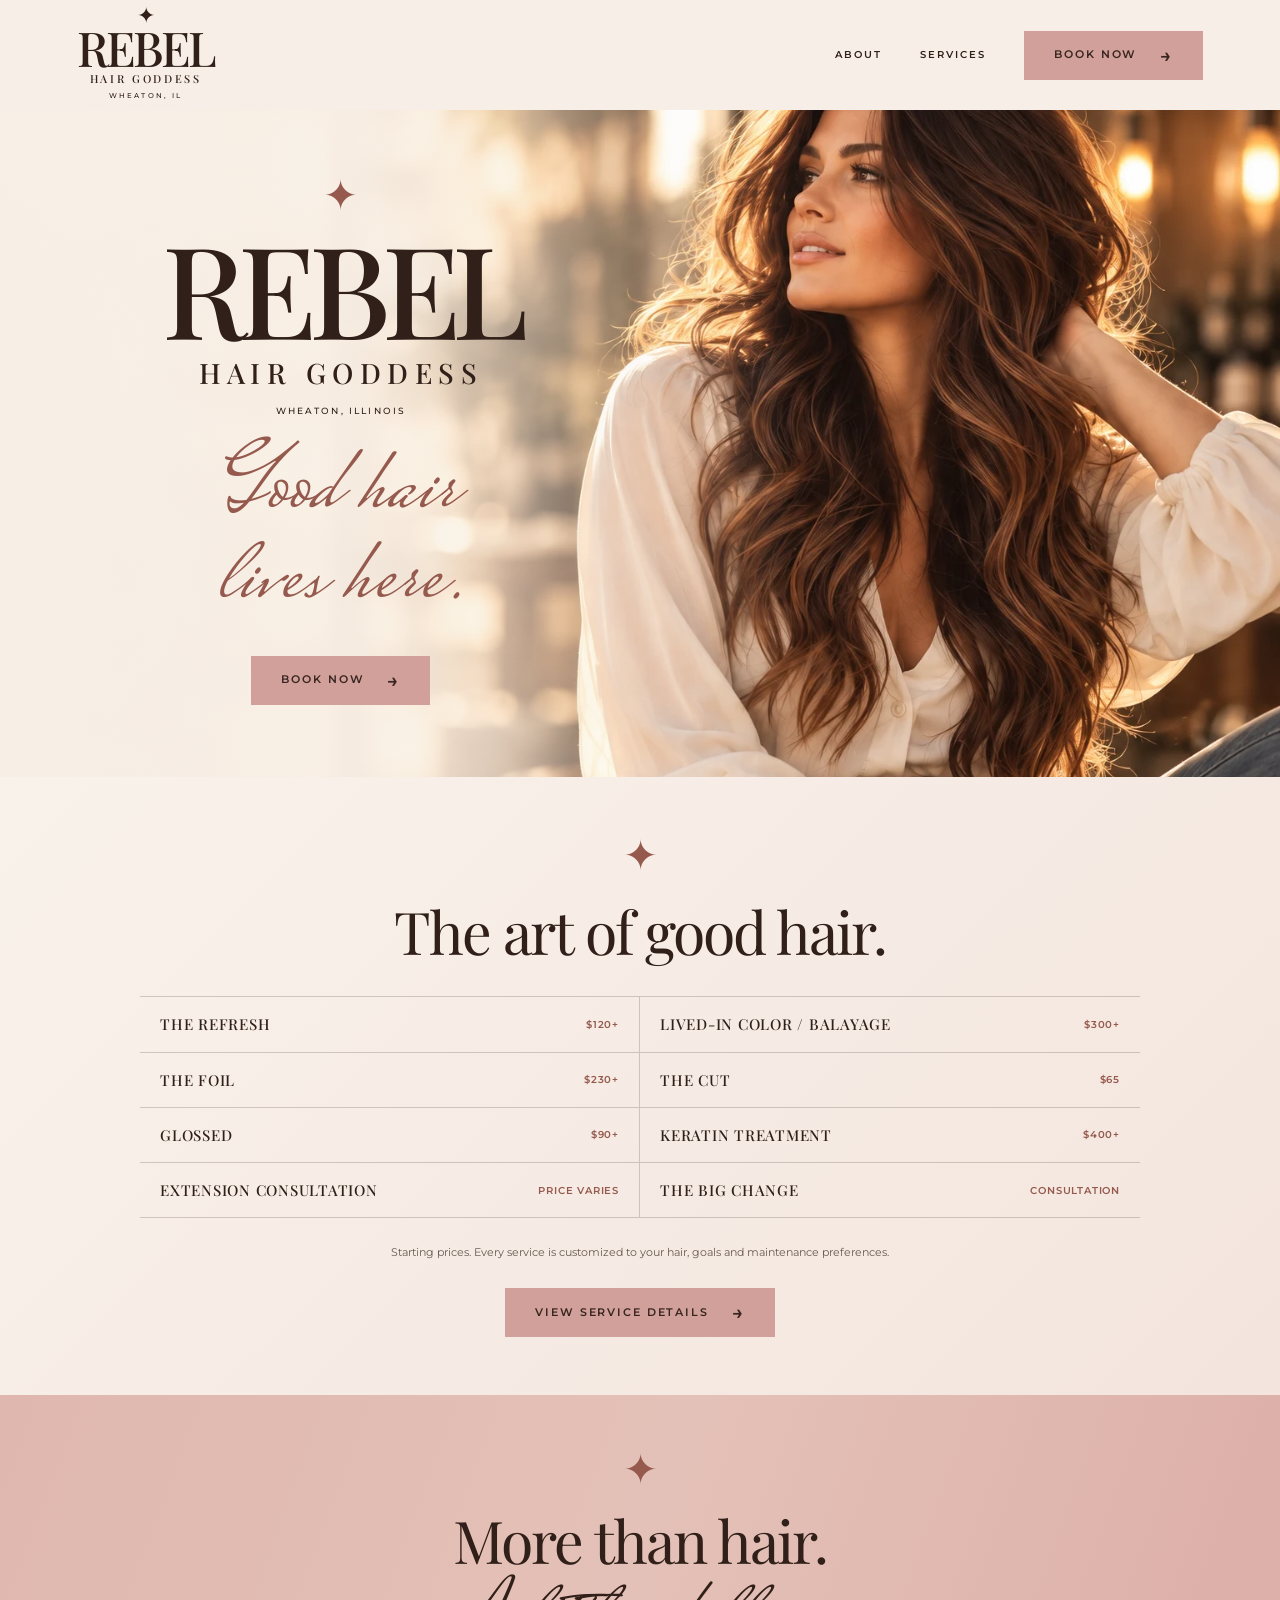
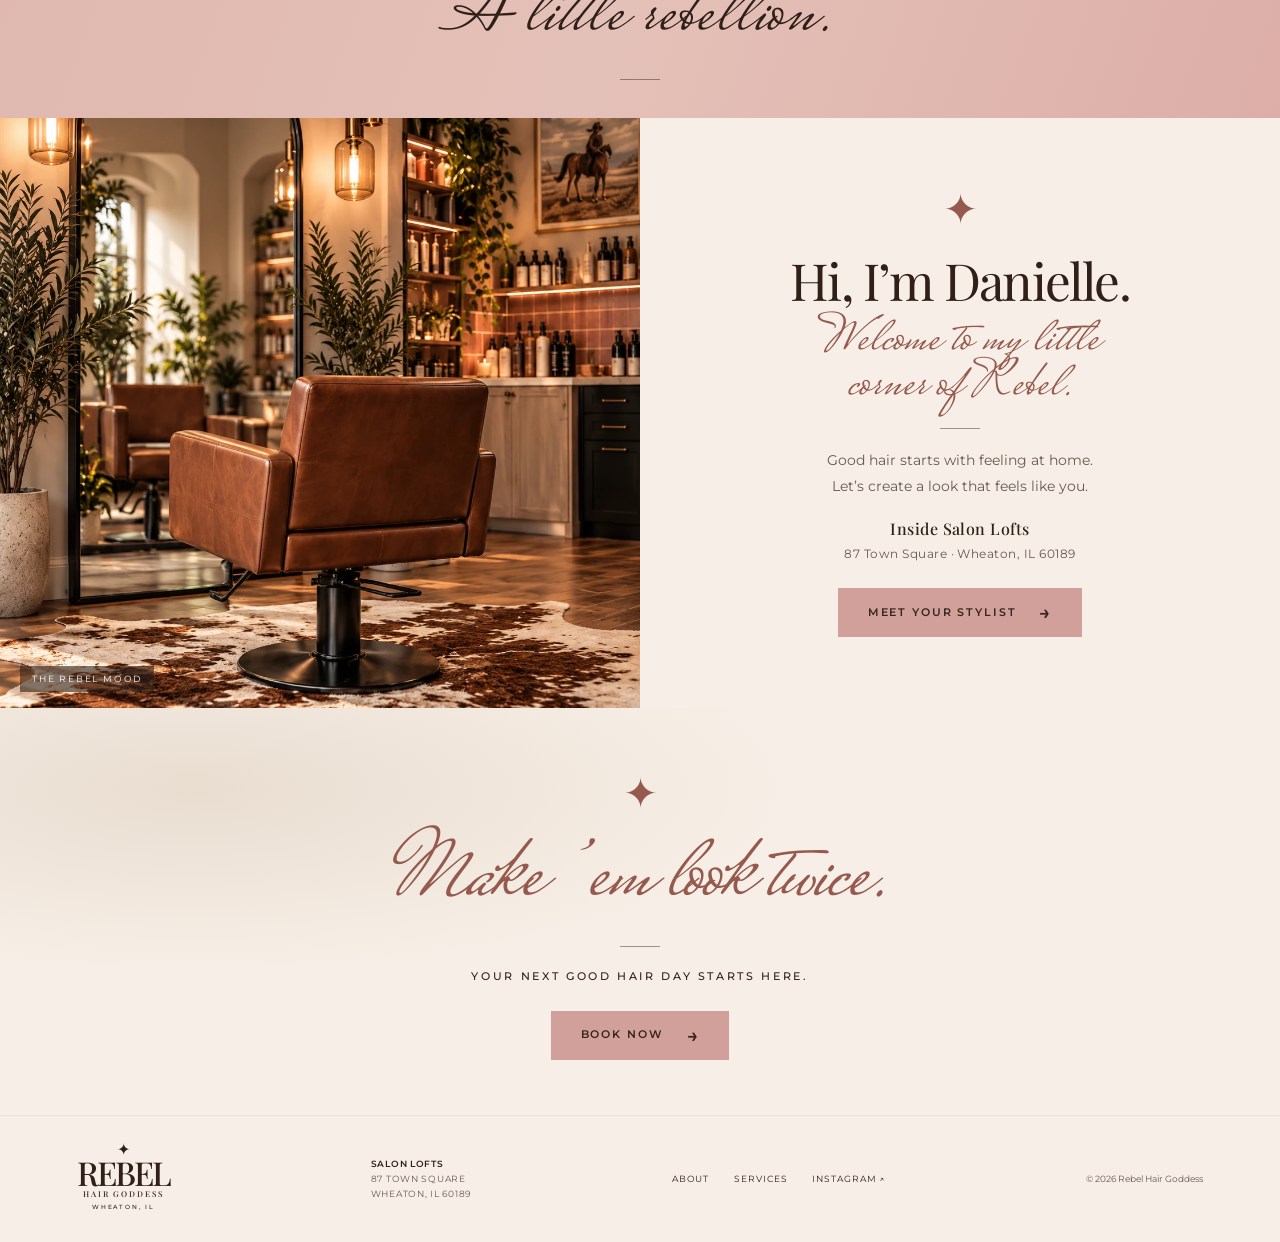
==== commit 7ee3ca7a: "Move services below hero and simplify navigation" ====
--- a/index.html
+++ b/index.html
@@ -3,16 +3,14 @@
 <title>Good hair lives here | Rebel Hair Goddess</title><meta name="description" content="A little luxury. A little rebellion. Rebel Hair Goddess in Wheaton, Illinois. Lived-in color, personal style, and extensions."><meta name="theme-color" content="#f7efe7">
 <link rel="canonical" href="https://thisisrebelhair.com/"><meta property="og:title" content="Good hair lives here | Rebel Hair Goddess"><meta property="og:description" content="A little luxury. A little rebellion. Rebel Hair Goddess in Wheaton, Illinois. Lived-in color, personal style, and extensions."><meta property="og:type" content="website"><meta property="og:url" content="https://thisisrebelhair.com/"><meta property="og:image" content="https://thisisrebelhair.com/images/rebel-editorial.webp">
 <link rel="icon" type="image/svg+xml" href="favicon.svg"><link rel="preconnect" href="https://fonts.googleapis.com"><link rel="preconnect" href="https://fonts.gstatic.com" crossorigin>
-<link href="https://fonts.googleapis.com/css2?family=Playfair+Display:wght@400;500;600&family=Montserrat:wght@400;500;600&family=Mrs+Saint+Delafield&display=swap" rel="stylesheet"><link rel="stylesheet" href="styles.css?v=20261006-home-services">
+<link href="https://fonts.googleapis.com/css2?family=Playfair+Display:wght@400;500;600&family=Montserrat:wght@400;500;600&family=Mrs+Saint+Delafield&display=swap" rel="stylesheet"><link rel="stylesheet" href="styles.css?v=20261006-service-order">
 <script type="application/ld+json">{"@context":"https://schema.org","@type":"HairSalon","name":"Rebel Hair Goddess","url":"https://thisisrebelhair.com/","image":"https://thisisrebelhair.com/images/rebel-editorial.webp","address":{"@type":"PostalAddress","streetAddress":"87 Town Square","addressLocality":"Wheaton","addressRegion":"IL","postalCode":"60189","addressCountry":"US"},"sameAs":["https://www.instagram.com/rebelhairgoddess/"],"potentialAction":{"@type":"ReserveAction","target":"https://rebelhairgoddess.glossgenius.com/book"}}</script></head><body class="home-page" id="top"><a class="skip-link" href="#main-content">Skip to content</a>
 <header class="site-header"><a class="brand" href="index.html" aria-label="Rebel Hair Goddess home"><span class="brand-star" aria-hidden="true">✦</span><span class="brand-name">REBEL</span><span class="brand-sub">HAIR GODDESS</span><span class="brand-city">WHEATON, IL</span></a>
 <button class="menu-toggle" type="button" aria-expanded="false" aria-controls="site-nav"><span></span><span></span><span class="sr-only">Open menu</span></button>
-<nav class="site-nav" id="site-nav" aria-label="Main navigation"><a href="index.html#about">About</a><a href="services.html" >Services</a><a href="index.html#services">Services offered</a><a href="index.html#studio">The studio</a><a class="button " data-booking-link href="https://rebelhairgoddess.glossgenius.com/book" target="_blank" rel="noopener">Book now <span aria-hidden="true">→</span></a></nav></header>
+<nav class="site-nav" id="site-nav" aria-label="Main navigation"><a href="index.html#about">About</a><a href="services.html" >Services</a><a class="button " data-booking-link href="https://rebelhairgoddess.glossgenius.com/book" target="_blank" rel="noopener">Book now <span aria-hidden="true">→</span></a></nav></header>
 <main id="main-content">
 <section class="hero" aria-labelledby="hero-heading"><img class="hero-photo" src="images/rebel-editorial.webp" alt="Editorial portrait with soft brunette waves and ivory styling" width="1536" height="1024" fetchpriority="high" decoding="async"><div class="hero-wash" aria-hidden="true"></div><div class="hero-copy"><span class="star-mark" aria-hidden="true">✦</span><h1 id="hero-heading">REBEL<span>HAIR GODDESS</span></h1><p class="eyebrow hero-city">Wheaton, Illinois</p><p class="script hero-tagline">Good hair<br>lives here.</p><a class="button " data-booking-link href="https://rebelhairgoddess.glossgenius.com/book" target="_blank" rel="noopener">Book now <span aria-hidden="true">→</span></a></div></section>
-<section class="statement" aria-labelledby="statement-heading"><span class="star-mark" aria-hidden="true">✦</span><h2 id="statement-heading">More than hair.</h2><p class="script">A little rebellion.</p><span class="short-rule" aria-hidden="true"></span></section>
-<section id="about" class="about" aria-labelledby="about-heading"><figure class="studio-image" id="studio"><img src="images/studio-mood.webp" alt="Studio inspiration: arched mirror, cognac chair, warm lighting and greenery" width="1024" height="1280" loading="lazy" decoding="async"><figcaption>The Rebel mood</figcaption></figure><div class="about-copy"><span class="star-mark" aria-hidden="true">✦</span><h2 id="about-heading">Hi, I’m Danielle.</h2><p class="script about-tagline">Welcome to my little<br>corner of Rebel.</p><span class="short-rule" aria-hidden="true"></span><p>Good hair starts with feeling at home.<br>Let’s create a look that feels like you.</p><p class="studio-location"><strong>Inside Salon Lofts</strong><br>87 Town Square · Wheaton, IL 60189</p><a class="button" href="https://www.instagram.com/rebelhairgoddess/" target="_blank" rel="noopener">Meet your stylist <span aria-hidden="true">→</span></a></div></section>
-<section id="services" class="service-overview home-services" aria-labelledby="services-heading"><span class="star-mark" aria-hidden="true">✦</span><p class="eyebrow">Services offered</p><h2 id="services-heading">The art of good hair.</h2><div class="home-service-list">
+<section id="services" class="service-overview home-services" aria-labelledby="services-heading"><span class="star-mark" aria-hidden="true">✦</span><h2 id="services-heading">The art of good hair.</h2><div class="home-service-list">
 <a class="home-service-item" data-booking-link href="https://rebelhairgoddess.glossgenius.com/book" target="_blank" rel="noopener"><span>The Refresh</span><strong>$120+</strong></a>
 <a class="home-service-item" data-booking-link href="https://rebelhairgoddess.glossgenius.com/book" target="_blank" rel="noopener"><span>Lived-In Color / Balayage</span><strong>$300+</strong></a>
 <a class="home-service-item" data-booking-link href="https://rebelhairgoddess.glossgenius.com/book" target="_blank" rel="noopener"><span>The Foil</span><strong>$230+</strong></a>
@@ -22,6 +20,9 @@
 <a class="home-service-item" data-booking-link href="https://rebelhairgoddess.glossgenius.com/book" target="_blank" rel="noopener"><span>Extension Consultation</span><strong>Price varies</strong></a>
 <a class="home-service-item" data-booking-link href="https://rebelhairgoddess.glossgenius.com/book" target="_blank" rel="noopener"><span>The Big Change</span><strong>Consultation</strong></a>
 </div><p class="home-service-note">Starting prices. Every service is customized to your hair, goals and maintenance preferences.</p><a class="button" href="services.html">View service details <span aria-hidden="true">→</span></a></section>
+<section class="statement" aria-labelledby="statement-heading"><span class="star-mark" aria-hidden="true">✦</span><h2 id="statement-heading">More than hair.</h2><p class="script">A little rebellion.</p><span class="short-rule" aria-hidden="true"></span></section>
+<section id="about" class="about" aria-labelledby="about-heading"><figure class="studio-image" id="studio"><img src="images/studio-mood.webp" alt="Studio inspiration: arched mirror, cognac chair, warm lighting and greenery" width="1024" height="1280" loading="lazy" decoding="async"><figcaption>The Rebel mood</figcaption></figure><div class="about-copy"><span class="star-mark" aria-hidden="true">✦</span><h2 id="about-heading">Hi, I’m Danielle.</h2><p class="script about-tagline">Welcome to my little<br>corner of Rebel.</p><span class="short-rule" aria-hidden="true"></span><p>Good hair starts with feeling at home.<br>Let’s create a look that feels like you.</p><p class="studio-location"><strong>Inside Salon Lofts</strong><br>87 Town Square · Wheaton, IL 60189</p><a class="button" href="https://www.instagram.com/rebelhairgoddess/" target="_blank" rel="noopener">Meet your stylist <span aria-hidden="true">→</span></a></div></section>
+
 <section id="contact" class="booking-section" aria-labelledby="booking-heading"><span class="star-mark" aria-hidden="true">✦</span><h2 class="script" id="booking-heading">Make ’em look twice.</h2><span class="short-rule" aria-hidden="true"></span><p class="eyebrow">Your next good hair day starts here.</p><a class="button " data-booking-link href="https://rebelhairgoddess.glossgenius.com/book" target="_blank" rel="noopener">Book now <span aria-hidden="true">→</span></a></section>
-</main><footer class="site-footer"><a class="brand footer-brand" href="index.html" aria-label="Rebel Hair Goddess home"><span class="brand-star" aria-hidden="true">✦</span><span class="brand-name">REBEL</span><span class="brand-sub">HAIR GODDESS</span><span class="brand-city">WHEATON, IL</span></a><address class="footer-address"><strong>Salon Lofts</strong><br>87 Town Square<br>Wheaton, IL 60189</address><nav aria-label="Footer navigation"><a href="index.html#about">About</a><a href="services.html">Services</a><a href="index.html#services">Services offered</a><a href="index.html#studio">The studio</a><a href="https://www.instagram.com/rebelhairgoddess/" target="_blank" rel="noopener">Instagram ↗</a></nav><small>© <span id="year">2026</span> Rebel Hair Goddess</small></footer>
+</main><footer class="site-footer"><a class="brand footer-brand" href="index.html" aria-label="Rebel Hair Goddess home"><span class="brand-star" aria-hidden="true">✦</span><span class="brand-name">REBEL</span><span class="brand-sub">HAIR GODDESS</span><span class="brand-city">WHEATON, IL</span></a><address class="footer-address"><strong>Salon Lofts</strong><br>87 Town Square<br>Wheaton, IL 60189</address><nav aria-label="Footer navigation"><a href="index.html#about">About</a><a href="services.html">Services</a><a href="https://www.instagram.com/rebelhairgoddess/" target="_blank" rel="noopener">Instagram ↗</a></nav><small>© <span id="year">2026</span> Rebel Hair Goddess</small></footer>
 <div class="mobile-book"><a class="button " data-booking-link href="https://rebelhairgoddess.glossgenius.com/book" target="_blank" rel="noopener">Book now <span aria-hidden="true">→</span></a></div><script src="script.js?v=20261005-booking"></script></body></html>
--- a/styles.css
+++ b/styles.css
@@ -30,3 +30,36 @@
 .service-book:hover span{transform:translateX(3px)}
 @media(max-width:1100px){.site-footer{display:grid;grid-template-columns:auto 1fr auto}.site-footer>small{grid-column:1/-1;text-align:center}}
 @media(max-width:760px){.footer-address{text-align:center;white-space:normal}.site-footer{display:flex;flex-direction:column}.service-detail-columns{gap:0}.service-detail{padding:20px 0 22px}.service-detail h3{font-size:16px}.service-detail p{font-size:12px}.service-detail-head{gap:12px}}
+
+/* Homepage service overview and tightened stylist introduction */
+.about-copy{padding-top:52px;padding-bottom:52px}
+.about-copy h2{margin-bottom:10px}
+.about-copy .about-tagline{font-size:clamp(38px,4vw,54px);line-height:.88;margin:2px 0 0}
+.about-copy .short-rule{margin:18px auto}
+.about-copy>p:not(.script){margin-bottom:18px}
+.about-copy .studio-location{margin-top:-3px!important;margin-bottom:24px!important}
+.home-services{padding-top:58px;padding-bottom:58px;background:linear-gradient(135deg,#f9f2eb,#f3e5de)}
+.home-services>.eyebrow{margin-bottom:8px;color:var(--rose)}
+.home-services h2{margin-bottom:32px}
+.home-service-list{display:grid;grid-template-columns:repeat(2,minmax(0,1fr));max-width:1000px;margin:0 auto 25px;border-top:1px solid rgba(48,32,25,.2)}
+.home-service-item{display:flex;align-items:center;justify-content:space-between;gap:20px;padding:17px 20px;border-bottom:1px solid rgba(48,32,25,.2);transition:background .2s,color .2s}
+.home-service-item:nth-child(odd){border-right:1px solid rgba(48,32,25,.2)}
+.home-service-item span{font:500 15px/1.35 var(--serif);letter-spacing:.05em;text-transform:uppercase;text-align:left}
+.home-service-item strong{font:600 10px/1.3 var(--sans);letter-spacing:.08em;text-transform:uppercase;white-space:nowrap;color:var(--rose)}
+.home-service-item:hover{background:rgba(210,160,154,.16);color:var(--rose)}
+.home-service-note{max-width:620px;margin:0 auto 25px;font-size:11px;color:var(--muted)}
+@media(max-width:760px){
+  .about-copy{padding-top:38px;padding-bottom:40px}
+  .about-copy h2{margin-bottom:7px}
+  .about-copy .about-tagline{font-size:44px;line-height:.88}
+  .about-copy .short-rule{margin:15px auto}
+  .about-copy>p:not(.script){margin-bottom:15px}
+  .about-copy .studio-location{margin-top:0!important;margin-bottom:21px!important}
+  .home-services{padding:42px 20px 45px}
+  .home-services h2{margin-bottom:24px}
+  .home-service-list{grid-template-columns:1fr;margin-bottom:22px}
+  .home-service-item:nth-child(odd){border-right:0}
+  .home-service-item{padding:15px 10px}
+  .home-service-item span{font-size:14px}
+  .home-service-note{font-size:10px;line-height:1.7}
+}
